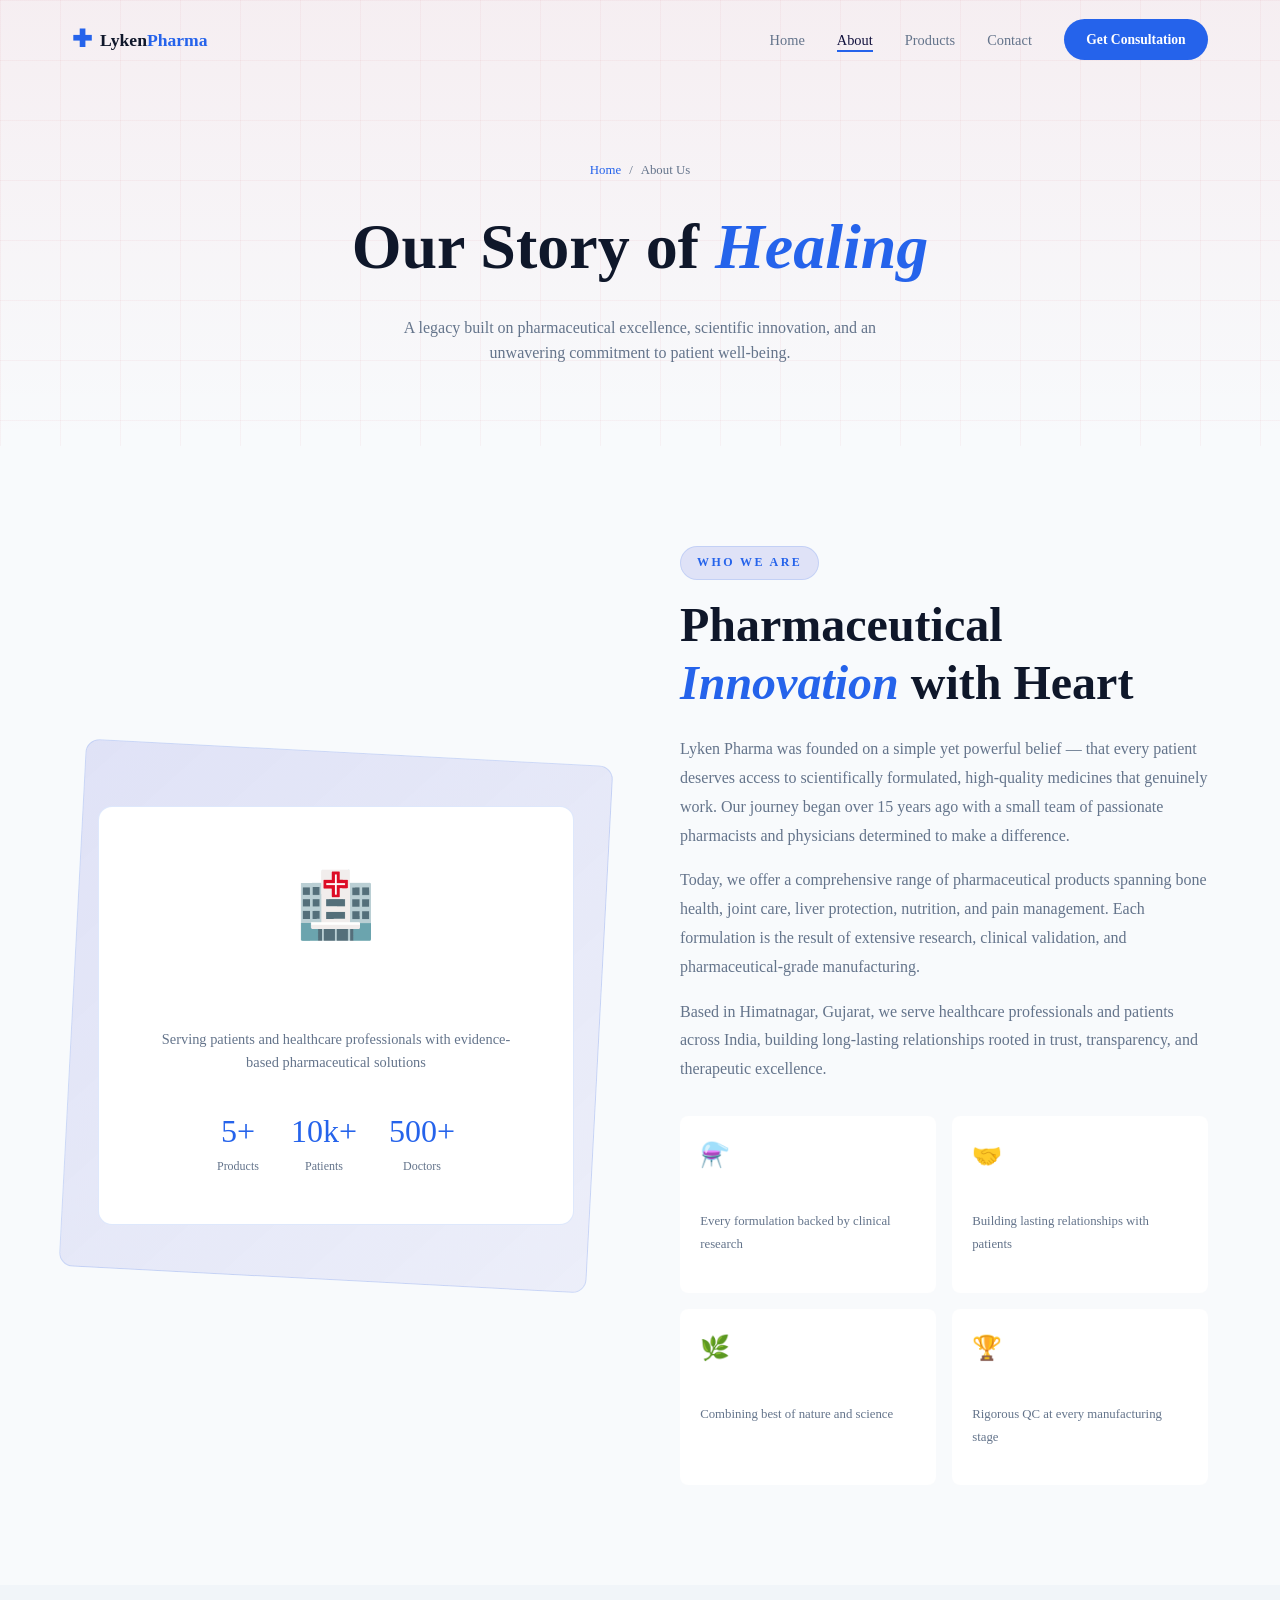
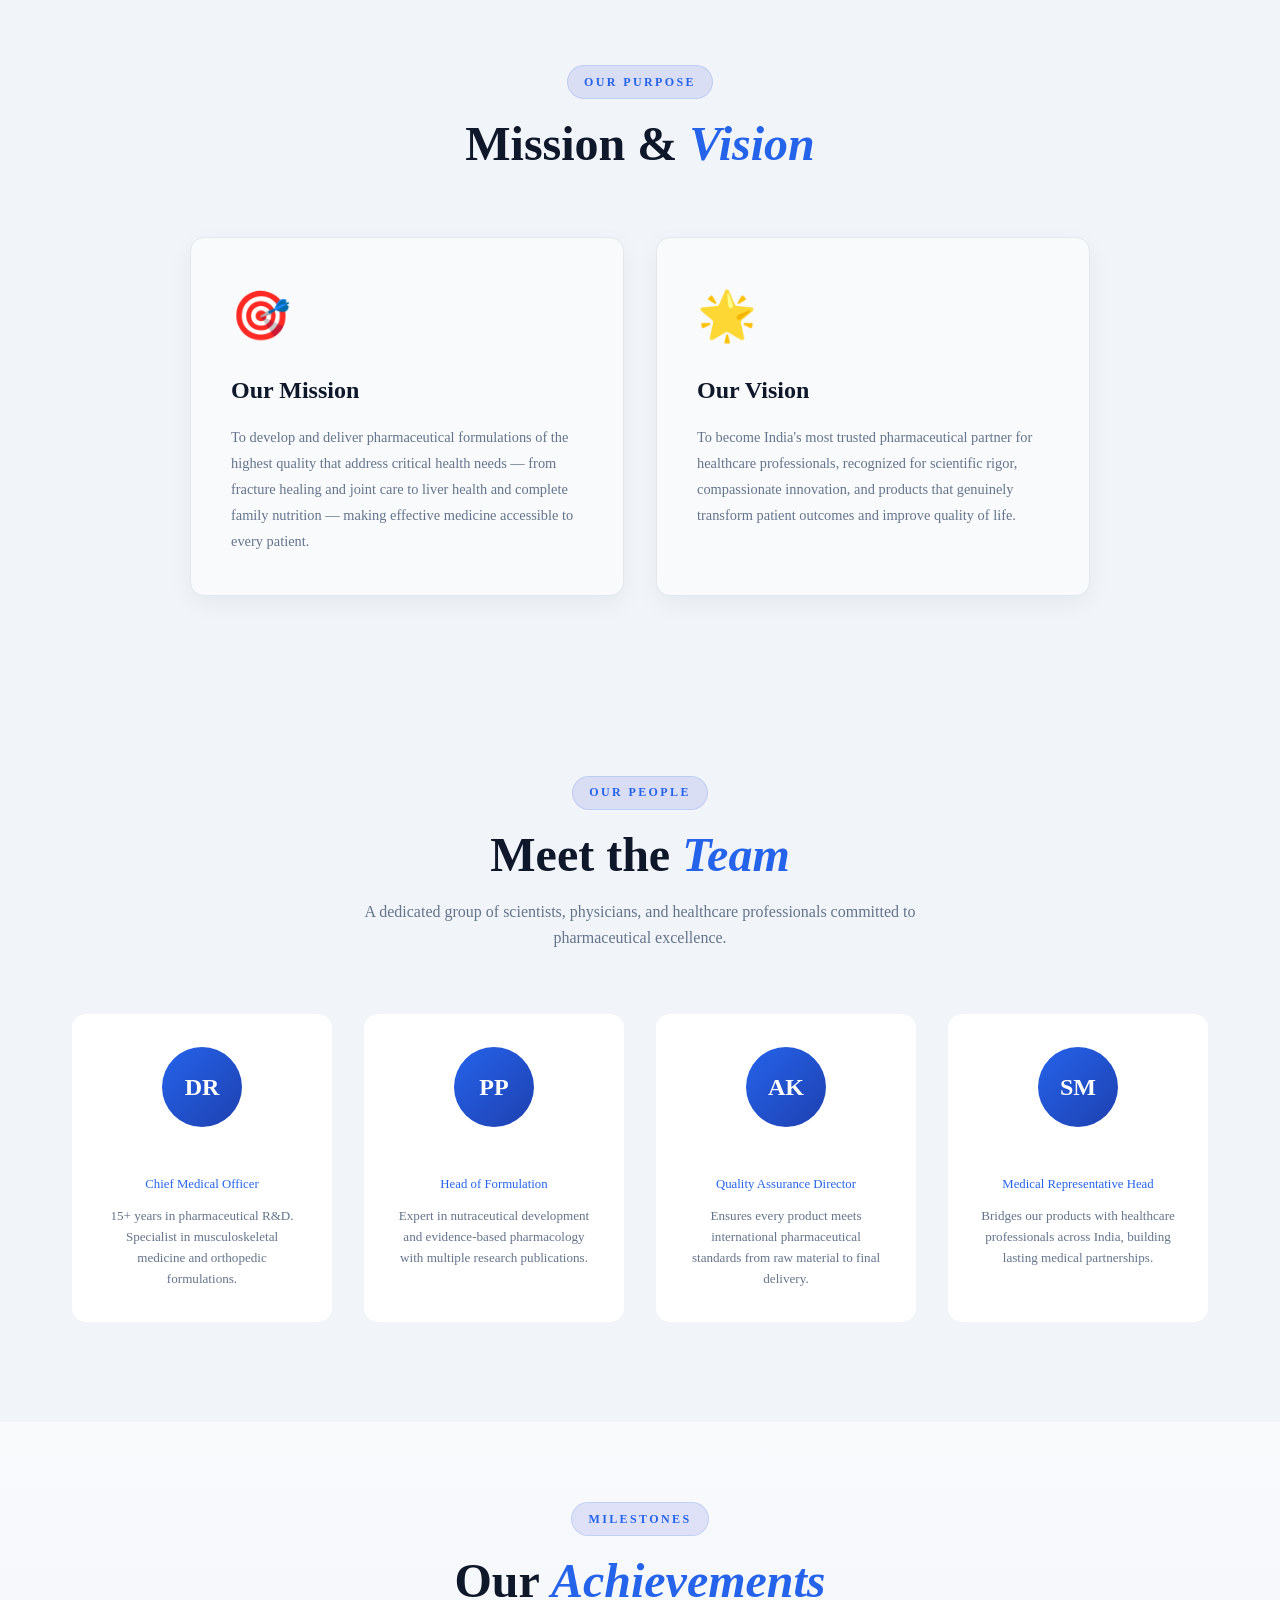
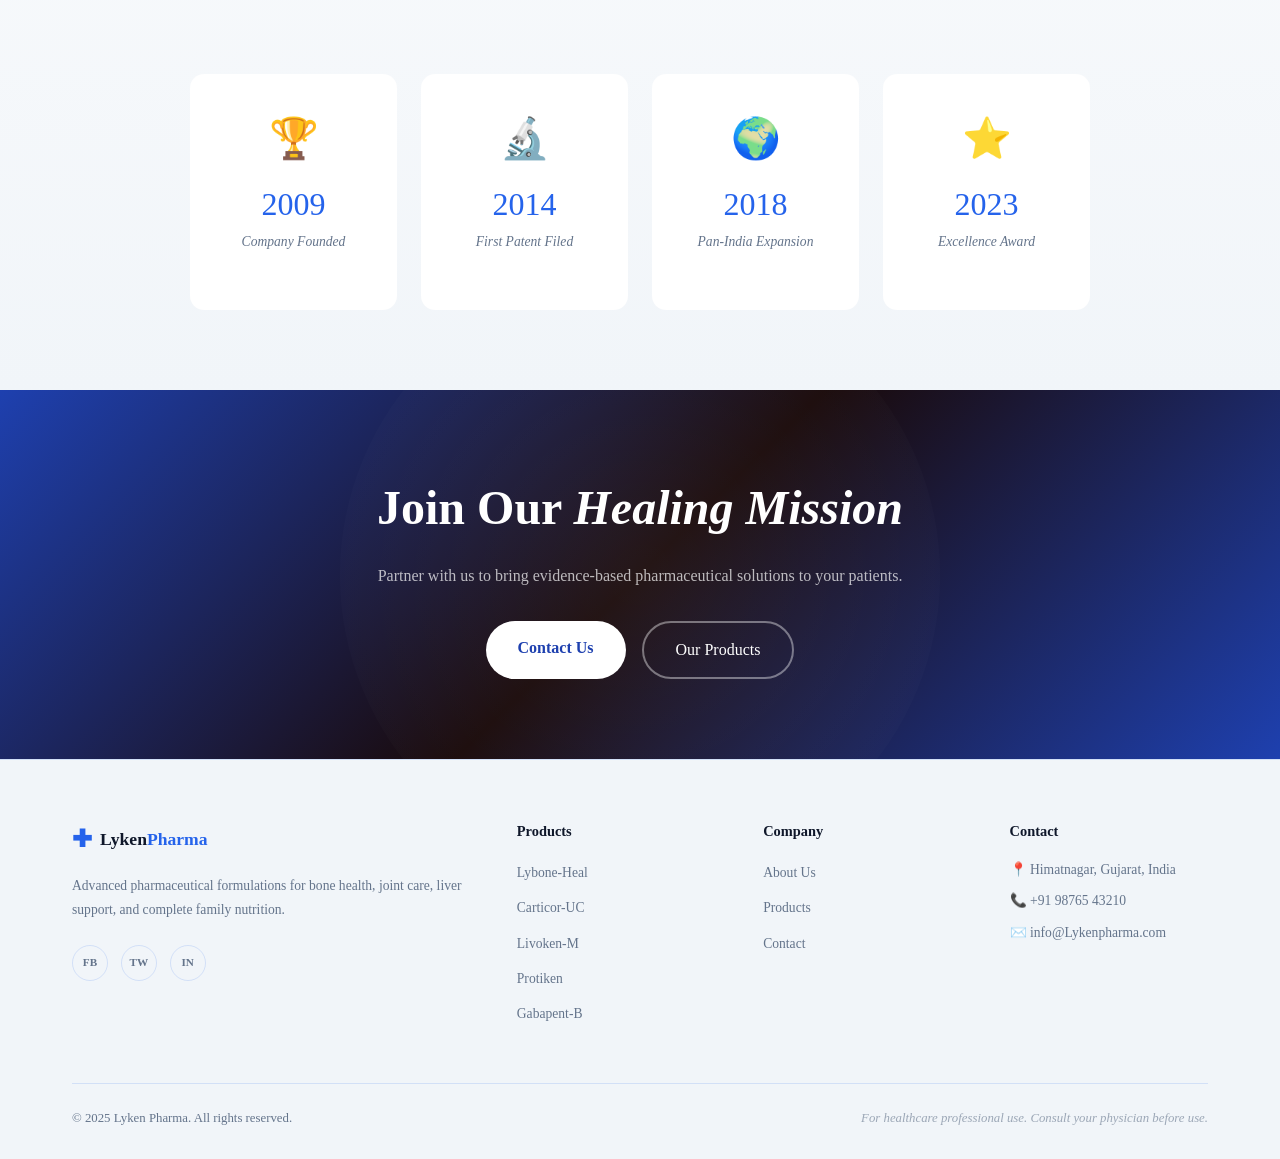
==== about.html @ a2a5358e "filed added added" ====
<!DOCTYPE html>
<html lang="en">
<head>
<meta charset="UTF-8">
<meta name="viewport" content="width=device-width, initial-scale=1.0">
<title>About Us - Lyken Pharma</title>
<link href="https://fonts.googleapis.com/css2?family=Cormorant+Garamond:ital,wght@0,300;0,400;0,600;1,300&family=DM+Sans:wght@300;400;500;600&family=Bebas+Neue&display=swap" rel="stylesheet">
<link rel="stylesheet" href="style.css">
</head>
<body>

<nav class="navbar" id="navbar">
  <div class="nav-container">
    <a href="index.html" class="logo">
      <span class="logo-cross">✚</span>
      <span class="logo-text">Lyken<span class="logo-accent">Pharma</span></span>
    </a>
    <ul class="nav-links" id="navLinks">
      <li><a href="index.html" class="nav-link">Home</a></li>
      <li><a href="about.html" class="nav-link active">About</a></li>
      <li><a href="services.html" class="nav-link">Products</a></li>
      <li><a href="contact.html" class="nav-link">Contact</a></li>
    </ul>
    <a href="contact.html" class="cta-btn">Get Consultation</a>
    <button class="hamburger" id="hamburger"><span></span><span></span><span></span></button>
  </div>
</nav>

<!-- Page Hero -->
<section class="page-hero">
  <div class="breadcrumb animate-in" style="--delay:0.1s">
    <a href="index.html">Home</a> <span>/</span> About Us
  </div>
  <h1 class="animate-in" style="--delay:0.2s">Our Story of <em>Healing</em></h1>
  <p class="animate-in" style="--delay:0.3s">A legacy built on pharmaceutical excellence, scientific innovation, and an unwavering commitment to patient well-being.</p>
</section>

<!-- About Story -->
<section class="about-story">
  <div class="container">
    <div class="about-grid">
      <div class="about-visual reveal-left">
        <div class="about-bg-card"></div>
        <div class="about-main-card">
          <div class="about-icon">🏥</div>
          <h3>15+ Years of Excellence</h3>
          <p>Serving patients and healthcare professionals with evidence-based pharmaceutical solutions</p>
          <div style="margin-top:2rem; display:flex; gap:2rem; justify-content:center;">
            <div style="text-align:center;">
              <div style="font-family:var(--font-display); font-size:2rem; color:var(--primary);">5+</div>
              <div style="font-size:0.75rem; color:var(--text-muted);">Products</div>
            </div>
            <div style="text-align:center;">
              <div style="font-family:var(--font-display); font-size:2rem; color:var(--primary);">10k+</div>
              <div style="font-size:0.75rem; color:var(--text-muted);">Patients</div>
            </div>
            <div style="text-align:center;">
              <div style="font-family:var(--font-display); font-size:2rem; color:var(--primary);">500+</div>
              <div style="font-size:0.75rem; color:var(--text-muted);">Doctors</div>
            </div>
          </div>
        </div>
      </div>
      <div class="about-text reveal-right">
        <span class="section-tag">Who We Are</span>
        <h2 class="section-title">Pharmaceutical <em>Innovation</em> with Heart</h2>
        <p>Lyken Pharma was founded on a simple yet powerful belief — that every patient deserves access to scientifically formulated, high-quality medicines that genuinely work. Our journey began over 15 years ago with a small team of passionate pharmacists and physicians determined to make a difference.</p>
        <p>Today, we offer a comprehensive range of pharmaceutical products spanning bone health, joint care, liver protection, nutrition, and pain management. Each formulation is the result of extensive research, clinical validation, and pharmaceutical-grade manufacturing.</p>
        <p>Based in Himatnagar, Gujarat, we serve healthcare professionals and patients across India, building long-lasting relationships rooted in trust, transparency, and therapeutic excellence.</p>
        <div class="values-grid" style="margin-top:2rem;">
          <div class="value-card reveal" style="--delay:0.1s">
            <div class="value-icon">⚗️</div>
            <h5>Science First</h5>
            <p>Every formulation backed by clinical research</p>
          </div>
          <div class="value-card reveal" style="--delay:0.2s">
            <div class="value-icon">🤝</div>
            <h5>Patient Trust</h5>
            <p>Building lasting relationships with patients</p>
          </div>
          <div class="value-card reveal" style="--delay:0.3s">
            <div class="value-icon">🌿</div>
            <h5>Natural + Pharma</h5>
            <p>Combining best of nature and science</p>
          </div>
          <div class="value-card reveal" style="--delay:0.4s">
            <div class="value-icon">🏆</div>
            <h5>Quality Assured</h5>
            <p>Rigorous QC at every manufacturing stage</p>
          </div>
        </div>
      </div>
    </div>
  </div>
</section>

<!-- Mission & Vision -->
<section class="section" style="background:var(--dark2); padding:80px 0;">
  <div class="container">
    <div class="section-header">
      <span class="section-tag">Our Purpose</span>
      <h2 class="section-title">Mission & <em>Vision</em></h2>
    </div>
    <div style="display:grid; grid-template-columns:1fr 1fr; gap:2rem; max-width:900px; margin:0 auto;">
      <div class="product-card reveal-left" style="padding:2.5rem;">
        <div style="font-size:3rem; margin-bottom:1rem;">🎯</div>
        <h3 style="font-family:var(--font-serif); font-size:1.5rem; color:var(--text); margin-bottom:1rem;">Our Mission</h3>
        <p style="color:var(--text-muted); line-height:1.8; font-size:0.9rem;">To develop and deliver pharmaceutical formulations of the highest quality that address critical health needs — from fracture healing and joint care to liver health and complete family nutrition — making effective medicine accessible to every patient.</p>
      </div>
      <div class="product-card reveal-right" style="padding:2.5rem;">
        <div style="font-size:3rem; margin-bottom:1rem;">🌟</div>
        <h3 style="font-family:var(--font-serif); font-size:1.5rem; color:var(--text); margin-bottom:1rem;">Our Vision</h3>
        <p style="color:var(--text-muted); line-height:1.8; font-size:0.9rem;">To become India's most trusted pharmaceutical partner for healthcare professionals, recognized for scientific rigor, compassionate innovation, and products that genuinely transform patient outcomes and improve quality of life.</p>
      </div>
    </div>
  </div>
</section>

<!-- Team -->
<section class="team-section">
  <div class="container">
    <div class="section-header">
      <span class="section-tag">Our People</span>
      <h2 class="section-title">Meet the <em>Team</em></h2>
      <p class="section-desc">A dedicated group of scientists, physicians, and healthcare professionals committed to pharmaceutical excellence.</p>
    </div>
    <div class="team-grid">
      <div class="team-card reveal">
        <div class="team-avatar">DR</div>
        <h4>Dr. Rajesh Sharma</h4>
        <div class="role">Chief Medical Officer</div>
        <p>15+ years in pharmaceutical R&D. Specialist in musculoskeletal medicine and orthopedic formulations.</p>
      </div>
      <div class="team-card reveal">
        <div class="team-avatar">PP</div>
        <h4>Dr. Priya Patel</h4>
        <div class="role">Head of Formulation</div>
        <p>Expert in nutraceutical development and evidence-based pharmacology with multiple research publications.</p>
      </div>
      <div class="team-card reveal">
        <div class="team-avatar">AK</div>
        <h4>Amit Kumar</h4>
        <div class="role">Quality Assurance Director</div>
        <p>Ensures every product meets international pharmaceutical standards from raw material to final delivery.</p>
      </div>
      <div class="team-card reveal">
        <div class="team-avatar">SM</div>
        <h4>Sunita Mehta</h4>
        <div class="role">Medical Representative Head</div>
        <p>Bridges our products with healthcare professionals across India, building lasting medical partnerships.</p>
      </div>
    </div>
  </div>
</section>

<!-- Achievements -->
<section class="section" style="padding:80px 0;">
  <div class="container">
    <div class="section-header">
      <span class="section-tag">Milestones</span>
      <h2 class="section-title">Our <em>Achievements</em></h2>
    </div>
    <div style="display:grid; grid-template-columns:repeat(auto-fit, minmax(200px, 1fr)); gap:1.5rem; max-width:900px; margin:0 auto;">
      <div class="testi-card reveal" style="text-align:center;">
        <div style="font-size:2.5rem; margin-bottom:0.5rem;">🏆</div>
        <div style="font-family:var(--font-display); font-size:2rem; color:var(--primary);">2009</div>
        <p style="font-size:0.85rem; color:var(--text-muted);">Company Founded</p>
      </div>
      <div class="testi-card reveal" style="text-align:center;">
        <div style="font-size:2.5rem; margin-bottom:0.5rem;">🔬</div>
        <div style="font-family:var(--font-display); font-size:2rem; color:var(--primary);">2014</div>
        <p style="font-size:0.85rem; color:var(--text-muted);">First Patent Filed</p>
      </div>
      <div class="testi-card reveal" style="text-align:center;">
        <div style="font-size:2.5rem; margin-bottom:0.5rem;">🌍</div>
        <div style="font-family:var(--font-display); font-size:2rem; color:var(--primary);">2018</div>
        <p style="font-size:0.85rem; color:var(--text-muted);">Pan-India Expansion</p>
      </div>
      <div class="testi-card reveal" style="text-align:center;">
        <div style="font-size:2.5rem; margin-bottom:0.5rem;">⭐</div>
        <div style="font-family:var(--font-display); font-size:2rem; color:var(--primary);">2023</div>
        <p style="font-size:0.85rem; color:var(--text-muted);">Excellence Award</p>
      </div>
    </div>
  </div>
</section>

<section class="cta-banner">
  <div class="cta-bg-orb"></div>
  <div class="container">
    <div class="cta-inner">
      <h2>Join Our <em>Healing Mission</em></h2>
      <p>Partner with us to bring evidence-based pharmaceutical solutions to your patients.</p>
      <div class="cta-btns">
        <a href="contact.html" class="btn-white">Contact Us</a>
        <a href="services.html" class="btn-ghost-white">Our Products</a>
      </div>
    </div>
  </div>
</section>

<footer class="footer">
  <div class="container">
    <div class="footer-grid">
      <div class="footer-brand">
        <div class="logo"><span class="logo-cross">✚</span><span class="logo-text">Lyken<span class="logo-accent">Pharma</span></span></div>
        <p>Advanced pharmaceutical formulations for bone health, joint care, liver support, and complete family nutrition.</p>
        <div class="social-links"><a href="#" class="social-link">FB</a><a href="#" class="social-link">TW</a><a href="#" class="social-link">IN</a></div>
      </div>
      <div class="footer-col"><h5>Products</h5><ul><li><a href="services.html#lybone">Lybone-Heal</a></li><li><a href="services.html#carticor">Carticor-UC</a></li><li><a href="services.html#livoken">Livoken-M</a></li><li><a href="services.html#protiken">Protiken</a></li><li><a href="services.html#gabapent">Gabapent-B</a></li></ul></div>
      <div class="footer-col"><h5>Company</h5><ul><li><a href="about.html">About Us</a></li><li><a href="services.html">Products</a></li><li><a href="contact.html">Contact</a></li></ul></div>
      <div class="footer-col"><h5>Contact</h5><ul class="contact-list"><li>📍 Himatnagar, Gujarat, India</li><li>📞 +91 98765 43210</li><li>✉️ info@Lykenpharma.com</li></ul></div>
    </div>
    <div class="footer-bottom"><p>© 2025 Lyken Pharma. All rights reserved.</p><p class="disclaimer">For healthcare professional use. Consult your physician before use.</p></div>
  </div>
</footer>

<script src="main.js"></script>
</body>
</html>
---- style.css ----
:root {
  /* ===== PRIMARY (Trust Blue) ===== */
  --primary: #2563EB;
  --primary-dark: #1E40AF;
  --primary-light: #60A5FA;

  /* ===== SECONDARY (Health Green) ===== */
  --accent: #22C55E;

  /* ===== BACKGROUND (Clean Medical) ===== */
  --dark: #F8FAFC;
  --dark2: #F1F5F9;
  --dark3: #FFFFFF;
  --dark4: #E2E8F0;

  /* ===== TEXT ===== */
  --text: #0F172A;
  --text-muted: #64748B;
  --text-muted2: #11113d;

  /* ===== LIGHT ===== */
  --light: #FFFFFF;
  --lighter: #FFFFFF;

  /* ===== BORDER & EFFECT ===== */
  --border: rgba(37, 99, 235, 0.15);
  --glow: rgba(37, 99, 235, 0.1);

  /* ===== UI ===== */
  --radius: 14px;
  --radius-sm: 8px;
  --shadow: 0 10px 30px rgba(0,0,0,0.05);
  --transition: all 0.3s ease;
}

/* ===== Reset & Base ===== */
*, *::before, *::after { box-sizing: border-box; margin: 0; padding: 0; }
html { scroll-behavior: smooth; }
body {
  font-family: var(--font-body);
  background: var(--dark);
  color: var(--text);
  overflow-x: hidden;
  line-height: 1.6;
}
a { text-decoration: none; color: inherit; }
ul { list-style: none; }
img { max-width: 100%; display: block; }

/* ===== Scrollbar ===== */
::-webkit-scrollbar { width: 4px; }
::-webkit-scrollbar-track { background: var(--dark2); }
::-webkit-scrollbar-thumb { background: var(--primary); border-radius: 2px; }

/* ===== Utility ===== */
.container { max-width: 1200px; margin: 0 auto; padding: 0 2rem; }
.section { padding: 100px 0; background: linear-gradient(to bottom, #F8FAFC, #F1F5F9);}
.section-header { text-align: center; margin-bottom: 4rem; }
.section-tag {
  display: inline-block;
  background: rgba(16 22 200 / 10%);
  border: 1px solid var(--border);
  color: var(--primary);
  font-size: 0.75rem;
  font-weight: 600;
  letter-spacing: 0.2em;
  text-transform: uppercase;
  padding: 0.4rem 1rem;
  border-radius: 50px;
  margin-bottom: 1rem;
}
.section-title {
  font-family: var(--font-serif);
  font-size: clamp(2rem, 4vw, 3rem);
  font-weight: 600;
  color: var(--text);
  line-height: 1.2;
}
.section-title em { color: var(--primary); font-style: italic; }
.section-desc { color: var(--text-muted); max-width: 560px; margin: 1rem auto 0; }

/* ===== Navbar ===== */
.navbar {
  position: fixed; top: 0; left: 0; right: 0; z-index: 1000;
  padding: 1.2rem 0;
  transition: var(--transition);
}
.navbar.scrolled {
  background: rgba(255,255,255,0.9);
  backdrop-filter: blur(10px);
  border-bottom: 1px solid var(--border);
  padding: 0.8rem 0;
}
.nav-container {
  max-width: 1200px; margin: 0 auto; padding: 0 2rem;
  display: flex; align-items: center; gap: 2rem;
}
.logo {
  display: flex; align-items: center; gap: 0.5rem;
  font-family: var(--font-body); font-weight: 600;
}
.logo-cross { color: var(--primary); font-size: 1.5rem; animation: pulse 2s infinite; }
.logo-text { font-size: 1.1rem; color: var(--text); }
.logo-accent { color: var(--primary); }
.nav-links {
  display: flex; gap: 2rem; margin-left: auto;
}
.nav-link {
  font-size: 0.9rem; font-weight: 500; color: var(--text-muted);
  position: relative; padding-bottom: 4px; transition: color 0.3s;
}
.nav-link::after {
  content: ''; position: absolute; bottom: 0; left: 0;
  width: 0; height: 2px; background: var(--primary);
  transition: width 0.3s ease;
}
.nav-link:hover, .nav-link.active { color: var(--text-muted2); transition: var(--transition); }
.nav-link:hover::after, .nav-link.active::after { width: 100%; }
.cta-btn {
  background: var(--primary); color: white;
  padding: 0.6rem 1.4rem; border-radius: 50px;
  font-size: 0.85rem; font-weight: 600;
  transition: var(--transition);
  white-space: nowrap;
}
.cta-btn:hover { background: var(--primary-dark); transform: translateY(-2px); box-shadow: 0 8px 25px rgba(22, 16, 200, 0.4); }
.hamburger { display: none; flex-direction: column; gap: 5px; background: none; border: none; cursor: pointer; padding: 4px; }
.hamburger span { display: block; width: 24px; height: 2px; background: var(--text); transition: var(--transition); border-radius: 2px; }

/* ===== Hero ===== */
.hero {
  min-height: 100vh; display: flex; align-items: center;
  position: relative; overflow: hidden;
  padding: 120px 2rem 60px;
  background: linear-gradient(135deg, #F8FAFC 0%, #E0F2FE 100%);
}
.hero-bg {
  position: absolute; inset: 0; pointer-events: none;
}
.hero-orb {
  position: absolute; border-radius: 50%;
  filter: blur(80px); opacity: 0.15;
}
.orb1 {
  width: 600px; height: 600px;
  background: radial-gradient(circle, var(--primary), transparent);
  top: -200px; right: -100px;
  animation: orbFloat 8s ease-in-out infinite;
}
.orb2 {
  width: 400px; height: 400px;
  background: radial-gradient(circle, #8B0000, transparent);
  bottom: 0; left: -100px;
  animation: orbFloat 10s ease-in-out infinite reverse;
}
.orb3 {
  width: 300px; height: 300px;
  background: radial-gradient(circle, var(--accent), transparent);
  top: 40%; left: 40%;
  animation: orbFloat 12s ease-in-out infinite;
  opacity: 0.08;
}
.grid-lines {
  position: absolute; inset: 0;
  background-image: 
    linear-gradient(rgba(200,16,46,0.04) 1px, transparent 1px),
    linear-gradient(90deg, rgba(200,16,46,0.04) 1px, transparent 1px);
  background-size: 60px 60px;
}
.hero-content {
  max-width: 620px; position: relative; z-index: 2;
}
.hero-badge {
  display: inline-flex; align-items: center; gap: 0.5rem;
  background: rgba(37, 99, 235, 0.1);
  border: 1px solid rgba(37, 99, 235, 0.2);
  color: var(--primary);
  /* background: rgba(200,16,46,0.1); */
  /* border: 1px solid rgba(200,16,46,0.3); */
  color: var(--primary); padding: 0.4rem 1rem; border-radius: 50px;
  font-size: 0.8rem; font-weight: 500; margin-bottom: 1.5rem;
}
.badge-dot {
  width: 6px; height: 6px; background: var(--primary); border-radius: 50%;
  animation: blink 1.5s infinite;
}
.hero-title {
  font-family: var(--font-serif);
  font-size: clamp(3rem, 6vw, 5.5rem);
  line-height: 1.05;
  font-weight: 600;
  color: var(--text);
  margin-bottom: 1.5rem;
}
.title-line { display: block; }
.accent-text { color: var(--primary); font-style: italic; }
.hero-subtitle {
  color: var(--text-muted); font-size: 1.05rem;
  max-width: 500px; margin-bottom: 2.5rem; line-height: 1.8;
}
.hero-actions { display: flex; gap: 1rem; align-items: center; flex-wrap: wrap; margin-bottom: 3rem; }
.btn-primary {
  display: inline-flex; align-items: center; gap: 0.5rem;
  background: var(--primary); color: white;
  padding: 0.9rem 2rem; border-radius: 50px;
  font-weight: 600; font-size: 0.95rem;
  transition: var(--transition); position: relative; overflow: hidden;
}
.btn-primary::before {
  content: ''; position: absolute; inset: 0;
  background: linear-gradient(45deg, transparent, rgba(255,255,255,0.1), transparent);
  transform: translateX(-100%); transition: transform 0.5s;
}
.btn-primary:hover { background: var(--primary-dark); transform: translateY(-3px); box-shadow: 0 15px 40px rgba(16, 53, 200, 0.4); }
.btn-primary:hover::before { transform: translateX(100%); }
.btn-ghost {
  display: inline-flex; align-items: center; gap: 0.5rem;
  border: 1.5px solid rgba(245,240,235,0.3); color: var(--text);
  padding: 0.9rem 2rem; border-radius: 50px;
  font-weight: 500; font-size: 0.95rem; transition: var(--transition);
}
.btn-ghost:hover { border-color: var(--primary); color: var(--primary); transform: translateY(-3px); }
.hero-stats {
  display: flex; gap: 2rem; align-items: center; flex-wrap: wrap;
}
.stat-item { text-align: center; }
.stat-num {
  font-family: var(--font-display);
  font-size: 2.5rem; color: var(--text); line-height: 1;
}
.stat-plus { font-size: 1.5rem; color: var(--primary); font-weight: 700; }
.stat-label { display: block; font-size: 0.75rem; color: var(--text-muted); margin-top: 0.2rem; text-transform: uppercase; letter-spacing: 0.1em; }
.stat-divider { width: 1px; height: 40px; background: var(--border); }
.hero-visual {
  position: absolute; right: 5%; top: 50%; transform: translateY(-50%);
  width: 400px; height: 400px; display: flex; align-items: center; justify-content: center;
}
.pill-float {
  position: absolute; z-index: 3;
  animation: floatPill 4s ease-in-out infinite;
}
.pill-inner {
  display: flex; align-items: center; gap: 0.5rem;
  background: rgba(26,26,26,0.9); border: 1px solid var(--border);
  backdrop-filter: blur(10px);
  padding: 0.6rem 1rem; border-radius: 50px;
  font-size: 0.8rem; font-weight: 500; color: var(--light);
  white-space: nowrap;
  box-shadow: 0 8px 30px rgba(0,0,0,0.3);
}
.pill1 { top: 5%; left: 0; animation-delay: 0s; }
.pill2 { top: 20%; right: -10%; animation-delay: 1s; }
.pill3 { bottom: 20%; right: -5%; animation-delay: 2s; }
.pill4 { bottom: 5%; left: 5%; animation-delay: 0.5s; }
.center-emblem {
  position: relative; display: flex; align-items: center; justify-content: center;
}
.emblem-ring {
  position: absolute; border-radius: 50%; border: 1px solid var(--border);
}
.r1 { width: 200px; height: 200px; animation: spinSlow 20s linear infinite; }
.r2 { width: 280px; height: 280px; animation: spinSlow 30s linear infinite reverse; border-style: dashed; }
.r3 { width: 360px; height: 360px; animation: spinSlow 40s linear infinite; opacity: 0.3; }
.emblem-core {
  width: 100px; height: 100px; border-radius: 50%;
  background: radial-gradient(circle, var(--primary) 0%, var(--primary-dark) 100%);
  display: flex; align-items: center; justify-content: center;
  box-shadow: 0 0 60px rgba(37, 100, 235, 0.397);
}
.emblem-cross { font-size: 2.5rem; color: white; }
.scroll-indicator {
  position: absolute; bottom: 2rem; left: 50%; transform: translateX(-50%);
  display: flex; flex-direction: column; align-items: center; gap: 0.5rem;
  font-size: 0.75rem; color: var(--text-muted); letter-spacing: 0.2em;
  text-transform: uppercase;
}
.scroll-line {
  width: 1px; height: 50px; background: linear-gradient(to bottom, var(--primary), transparent);
  animation: scrollPulse 2s ease-in-out infinite;
}

/* ===== Product Cards ===== */
.product-grid {
  display: grid; grid-template-columns: repeat(auto-fit, minmax(220px, 1fr));
  gap: 1.5rem;
}
.product-card {
  position: relative; overflow: hidden;
  background: var(--dark); border: 1px solid #E2E8F0; 
  box-shadow: 0 8px 25px rgba(0,0,0,0.05);
  border-radius: var(--radius); padding: 1.8rem;
  transition: var(--transition); cursor: pointer;
}
.product-card:hover {
  border-color: var(--primary);
  box-shadow: 0 15px 40px rgba(37, 99, 235, 0.15);
  transform: translateY(-8px);
  border-color: var(--border);
  /* box-shadow: 0 20px 60px rgba(200,16,46,0.15);   */
}
.product-card.featured {
 background: linear-gradient(135deg, #ffffff, #EFF6FF);
  border-color: rgba(37, 99, 235, 0.3);
}
.card-glow {
  position: absolute; top: -50%; left: -50%; width: 200%; height: 200%;
  background: radial-gradient(circle, rgba(16 27 200 / 5%), transparent 60%);
  opacity: 0; transition: opacity 0.4s; pointer-events: none;
}
.product-card:hover .card-glow { opacity: 1; }
.featured-badge {
  position: absolute; top: 1rem; right: 1rem;
  background: linear-gradient(135deg, #2563EB, #60A5FA); color: white;
  font-size: 0.7rem; font-weight: 600; padding: 0.2rem 0.7rem;
  border-radius: 50px; letter-spacing: 0.05em;
}
.card-icon-wrap {
  width: 56px; height: 56px; border-radius: var(--radius-sm);
   background: rgba(37, 99, 235, 0.08);
  border: 1px solid rgba(37, 99, 235, 0.2);
  display: flex; align-items: center; justify-content: center;
  margin-bottom: 1rem; transition: var(--transition);
}
.product-card:hover .card-icon-wrap { background: rgba(34, 197, 94, 0.15); transform: scale(1.1); }
.card-emoji { font-size: 1.5rem; }
.card-tag { font-size: 0.7rem; color: var(--primary); text-transform: uppercase; letter-spacing: 0.15em; font-weight: 600; margin-bottom: 0.5rem; }
.card-title { font-family: var(--font-serif); font-size: 1.4rem; font-weight: 600; color: var(--text); margin-bottom: 0.7rem; }
.card-desc { font-size: 0.82rem; color: var(--text-muted); line-height: 1.6; margin-bottom: 1rem; }
.card-ingredients { display: flex; flex-wrap: wrap; gap: 0.4rem; margin-bottom: 1.2rem; }
.ingredient-tag {
  background: rgba(255,255,255,0.05); border: 1px solid rgba(255,255,255,0.1);
  padding: 0.2rem 0.6rem; border-radius: 50px; font-size: 0.7rem; color: var(--text-muted);
}
.card-link {
  display: inline-flex; align-items: center; gap: 0.4rem;
  color: var(--primary); font-size: 0.85rem; font-weight: 600;
  transition: gap 0.3s;
}
.card-link:hover { gap: 0.8rem; }
.center-cta { text-align: center; margin-top: 3rem; }

/* ===== Why Us ===== */
.why-us { background: #F1F5F9; }
.why-inner {
  display: grid; grid-template-columns: 1fr 1fr; gap: 5rem; align-items: center;
}
.why-left p { color: var(--text-muted); line-height: 1.8; }
.feature-item {
  display: flex; gap: 1.2rem; align-items: flex-start;
  padding: 1.2rem; border-radius: var(--radius);
  transition: var(--transition); margin-bottom: 0.5rem;
}
.feature-item:hover { background: rgba(37, 99, 235, 0.05); transform: translateX(5px); }
.feature-icon { font-size: 1.8rem; flex-shrink: 0; }
.feature-item h4 { color: var(--text); font-weight: 600; margin-bottom: 0.3rem; }
.feature-item p { font-size: 0.85rem; color: var(--text-muted); line-height: 1.6; }

/* ===== Testimonials ===== */
.testi-grid { display: grid; grid-template-columns: repeat(auto-fit, minmax(280px, 1fr)); gap: 1.5rem; }
.testi-card {
  background: var(--dark3); border: 1px solid rgba(255,255,255,0.06);
  border-radius: var(--radius); padding: 2rem;
  transition: var(--transition);
}
.testi-card:hover { transform: translateY(-5px); border-color: var(--border); }
.stars { color: var(--accent); font-size: 1.1rem; margin-bottom: 1rem; }
.testi-card p { color: var(--text-muted); font-style: italic; line-height: 1.7; margin-bottom: 1.5rem; }
.testi-author { display: flex; align-items: center; gap: 1rem; }
.author-avatar {
  width: 40px; height: 40px; border-radius: 50%;
  background: linear-gradient(135deg, var(--primary), var(--primary-dark));
  display: flex; align-items: center; justify-content: center;
  font-size: 0.75rem; font-weight: 700; color: white; flex-shrink: 0;
}
.testi-author strong { display: block; color: var(--light); font-size: 0.9rem; }
.testi-author span { font-size: 0.75rem; color: var(--text-muted); }

/* ===== CTA Banner ===== */
.cta-banner {
  background: linear-gradient(135deg, var(--primary-dark) 0%, #1a0a0a 50%, var(--primary-dark) 100%);
  position: relative; overflow: hidden; padding: 80px 0;
}
.cta-bg-orb {
  position: absolute; width: 600px; height: 600px; border-radius: 50%;
  background: radial-gradient(circle, rgba(255,255,255,0.05), transparent);
  top: 50%; left: 50%; transform: translate(-50%, -50%);
}
.cta-inner { text-align: center; position: relative; z-index: 2; }
.cta-inner h2 { font-family: var(--font-serif); font-size: clamp(2rem, 4vw, 3rem); font-weight: 600; color: white; margin-bottom: 1rem; }
.cta-inner h2 em { font-style: italic; }
.cta-inner p { color: rgba(255,255,255,0.7); margin-bottom: 2rem; }
.cta-btns { display: flex; gap: 1rem; justify-content: center; flex-wrap: wrap; }
.btn-white {
  background: white; color: var(--primary-dark);
  padding: 0.9rem 2rem; border-radius: 50px; font-weight: 700;
  transition: var(--transition);
}
.btn-white:hover { transform: translateY(-3px); box-shadow: 0 15px 40px rgba(0,0,0,0.3); }
.btn-ghost-white {
  border: 2px solid rgba(255,255,255,0.4); color: white;
  padding: 0.9rem 2rem; border-radius: 50px; font-weight: 500;
  transition: var(--transition);
}
.btn-ghost-white:hover { border-color: white; transform: translateY(-3px); }

/* ===== Footer ===== */
.footer { background: var(--dark2); border-top: 1px solid var(--border); padding: 60px 0 30px; }
.footer-grid { display: grid; grid-template-columns: 2fr 1fr 1fr 1fr; gap: 3rem; margin-bottom: 3rem; }
.footer-brand p { color: var(--text-muted); font-size: 0.85rem; margin: 1rem 0 1.5rem; line-height: 1.7; }
.social-links { display: flex; gap: 0.8rem; }
.social-link {
  width: 36px; height: 36px; border-radius: 50%;
  border: 1px solid var(--border); display: flex; align-items: center; justify-content: center;
  font-size: 0.7rem; font-weight: 700; color: var(--text-muted);
  transition: var(--transition);
}
.social-link:hover { background: var(--primary); border-color: var(--primary); color: white; }
.footer-col h5 { color: var(--text); font-weight: 600; margin-bottom: 1rem; font-size: 0.9rem; }
.footer-col ul li { margin-bottom: 0.6rem; }
.footer-col ul a { color: var(--text-muted); font-size: 0.85rem; transition: color 0.3s; }
.footer-col ul a:hover { color: var(--primary); }
.contact-list li { color: var(--text-muted); font-size: 0.85rem; }
.footer-bottom {
  border-top: 1px solid var(--border); padding-top: 1.5rem;
  display: flex; justify-content: space-between; align-items: center; flex-wrap: gap;
  gap: 1rem;
}
.footer-bottom p { font-size: 0.8rem; color: var(--text-muted); }
.disclaimer { font-style: italic; opacity: 0.6; }

/* ===== Page Hero (Inner Pages) ===== */
.page-hero {
  padding: 160px 2rem 80px;
  background: linear-gradient(to bottom, rgba(200,16,46,0.05), transparent);
  text-align: center; position: relative; overflow: hidden;
}
.page-hero::before {
  content: ''; position: absolute; inset: 0;
  background-image: 
    linear-gradient(rgba(200,16,46,0.04) 1px, transparent 1px),
    linear-gradient(90deg, rgba(200,16,46,0.04) 1px, transparent 1px);
  background-size: 60px 60px;
  pointer-events: none;
}
.page-hero h1 { font-family: var(--font-serif); font-size: clamp(2.5rem, 5vw, 4rem); font-weight: 600; color: var(--text); }
.page-hero h1 em { color: var(--primary); font-style: italic; }
.page-hero p { color: var(--text-muted); max-width: 500px; margin: 1rem auto 0; }
.breadcrumb {
  display: flex; justify-content: center; gap: 0.5rem;
  font-size: 0.8rem; color: var(--text-muted);
  margin-bottom: 1rem;
}
.breadcrumb a { color: var(--primary); }

/* ===== About Page ===== */
.about-story { padding: 100px 0; }
.about-grid { display: grid; grid-template-columns: 1fr 1fr; gap: 5rem; align-items: center; }
.about-visual {
  position: relative; aspect-ratio: 1;
  display: flex; align-items: center; justify-content: center;
}
.about-bg-card {
  position: absolute; inset: 0;
  background: linear-gradient(135deg, rgba(16 22 200 / 10%), rgba(16 22 200 / 5%));
  border: 1px solid var(--border); border-radius: var(--radius);
  transform: rotate(3deg);
}
.about-main-card {
  position: relative; z-index: 2;
  background: var(--dark3); border: 1px solid var(--border);
  border-radius: var(--radius); padding: 3rem;
  text-align: center; width: 90%;
}
.about-icon { font-size: 4rem; margin-bottom: 1rem; }
.about-main-card h3 { font-family: var(--font-serif); font-size: 1.8rem; color: var(--light); margin-bottom: 0.5rem; }
.about-main-card p { color: var(--text-muted); font-size: 0.9rem; }
.about-text .section-tag { display: inline-block; margin-bottom: 1rem; }
.about-text .section-title { text-align: left; margin-bottom: 1.5rem; }
.about-text p { color: var(--text-muted); line-height: 1.8; margin-bottom: 1rem; }
.values-grid { display: grid; grid-template-columns: 1fr 1fr; gap: 1rem; margin-top: 2rem; }
.value-card {
  background: var(--dark3); border: 1px solid rgba(255,255,255,0.05);
  border-radius: var(--radius-sm); padding: 1.2rem;
  transition: var(--transition);
}
.value-card:hover { border-color: var(--border); transform: translateY(-3px); }
.value-card .value-icon { font-size: 1.5rem; margin-bottom: 0.5rem; }
.value-card h5 { color: var(--light); font-weight: 600; margin-bottom: 0.3rem; font-size: 0.9rem; }
.value-card p { font-size: 0.8rem; color: var(--text-muted); }
.team-section { background: var(--dark2); padding: 100px 0; }
.team-grid { display: grid; grid-template-columns: repeat(auto-fit, minmax(240px, 1fr)); gap: 2rem; }
.team-card {
  background: var(--dark3); border: 1px solid rgba(255,255,255,0.06);
  border-radius: var(--radius); padding: 2rem; text-align: center;
  transition: var(--transition);
}
.team-card:hover { transform: translateY(-8px); border-color: var(--border); }
.team-avatar {
  width: 80px; height: 80px; border-radius: 50%; margin: 0 auto 1rem;
  background: linear-gradient(135deg, var(--primary), var(--primary-dark));
  display: flex; align-items: center; justify-content: center;
  font-size: 1.5rem; font-weight: 700; color: white;
}
.team-card h4 { color: var(--light); font-weight: 600; margin-bottom: 0.3rem; }
.team-card .role { color: var(--primary); font-size: 0.8rem; font-weight: 500; margin-bottom: 0.7rem; }
.team-card p { font-size: 0.82rem; color: var(--text-muted); }

/* ===== Services/Products Page ===== */
.products-full { padding: 80px 0 100px; }
.filter-tabs {
  display: flex; gap: 0.8rem; justify-content: center; flex-wrap: wrap; margin-bottom: 3rem;
}
.filter-tab {
  padding: 0.5rem 1.4rem; border-radius: 50px;
  border: 1px solid rgba(255,255,255,0.1); background: transparent;
  color: var(--text-muted); font-size: 0.85rem; cursor: pointer;
  transition: var(--transition); font-family: var(--font-body);
}
.filter-tab:hover, .filter-tab.active {
  background: var(--primary); border-color: var(--primary); color: white;
}
.product-full-grid { display: grid; gap: 3rem; }
.product-detail-card {
  background: var(--dark3); border: 1px solid rgba(255,255,255,0.06);
  border-radius: var(--radius); overflow: hidden;
  display: grid; grid-template-columns: 1fr 2fr;
  transition: var(--transition);
}
.product-detail-card:hover { border-color: var(--border); box-shadow: 0 20px 60px rgba(16, 31, 200, 0.1); }
.product-card-left {
  background: linear-gradient(135deg, rgba(16 22 200 / 10%), rgba(16 22 200 / 2%));
  padding: 3rem 2rem; display: flex; flex-direction: column; align-items: center; justify-content: center;
  text-align: center; border-right: 1px solid var(--border);
}
.product-big-icon { font-size: 5rem; margin-bottom: 1rem; }
.product-card-left h3 { font-family: var(--font-serif); font-size: 2rem; color: var(--text); margin-bottom: 0.5rem; }
.product-type-badge {
  background: var(--primary); color: white;
  font-size: 0.7rem; font-weight: 600; padding: 0.3rem 0.8rem;
  border-radius: 50px; margin-top: 0.5rem;
}
.product-card-right { padding: 2.5rem; }
.product-tagline { color: var(--primary); font-size: 0.85rem; font-weight: 600; text-transform: uppercase; letter-spacing: 0.1em; margin-bottom: 1rem; }
.product-desc { color: var(--text-muted); line-height: 1.8; margin-bottom: 1.5rem; }
.ingredients-section h5 { color: var(--light); font-weight: 600; margin-bottom: 0.8rem; font-size: 0.9rem; }
.ingredients-list { display: flex; flex-wrap: wrap; gap: 0.5rem; margin-bottom: 1.5rem; }
.ing-badge {
  background: rgba(16 22 200 / 10%); border: 1px solid var(--border);
  color: var(--text); font-size: 0.78rem; padding: 0.3rem 0.8rem; border-radius: 50px;
}
.benefits-section h5 { color: var(--light); font-weight: 600; margin-bottom: 0.8rem; font-size: 0.9rem; }
.benefits-list { list-style: none; }
.benefits-list li {
  display: flex; gap: 0.7rem; align-items: flex-start;
  color: var(--text-muted); font-size: 0.85rem; margin-bottom: 0.4rem;
}
.benefits-list li::before { content: '→'; color: var(--primary); flex-shrink: 0; font-weight: 700; }
.indications { margin-top: 1.5rem; }
.indications h5 { color: var(--light); font-weight: 600; margin-bottom: 0.8rem; font-size: 0.9rem; }
.indication-tags { display: flex; flex-wrap: wrap; gap: 0.5rem; }
.ind-tag {
  background: rgba(16 22 200 / 10%); border: 1px solid rgba(212,175,55,0.3);
  color: var(--text); font-size: 0.72rem; padding: 0.25rem 0.7rem; border-radius: 50px;
}

/* ===== Contact Page ===== */
.contact-section { padding: 80px 0 100px; }
.contact-grid { display: grid; grid-template-columns: 1fr 1.5fr; gap: 4rem; }
.contact-info h3 { font-family: var(--font-serif); font-size: 2rem; color: var(--light); margin-bottom: 1rem; }
.contact-info p { color: var(--text-muted); line-height: 1.8; margin-bottom: 2rem; }
.contact-item {
  display: flex; gap: 1rem; align-items: flex-start;
  padding: 1.2rem; background: var(--dark3); border: 1px solid rgba(255,255,255,0.06);
  border-radius: var(--radius-sm); margin-bottom: 1rem; transition: var(--transition);
}
.contact-item:hover { border-color: var(--border); transform: translateX(5px); }
.contact-icon {
  width: 44px; height: 44px; border-radius: var(--radius-sm);
  background: rgba(16 22 200 / 10%); border: 1px solid var(--border);
  display: flex; align-items: center; justify-content: center;
  font-size: 1.1rem; flex-shrink: 0;
}
.contact-item h5 { color: var(--light); font-weight: 600; margin-bottom: 0.2rem; font-size: 0.9rem; }
.contact-item p { color: var(--text-muted); font-size: 0.85rem; }
.contact-form {
  background: var(--dark3); border: 1px solid rgba(255,255,255,0.06);
  border-radius: var(--radius); padding: 2.5rem;
}
.contact-form h3 { font-family: var(--font-serif); font-size: 1.8rem; color: var(--light); margin-bottom: 2rem; }
.form-row { display: grid; grid-template-columns: 1fr 1fr; gap: 1rem; margin-bottom: 1rem; }
.form-group { margin-bottom: 1rem; }
.form-group label { display: block; font-size: 0.82rem; color: var(--text-muted); margin-bottom: 0.4rem; font-weight: 500; }
.form-group input, .form-group textarea, .form-group select {
  width: 100%; background: rgba(255,255,255,0.04); border: 1px solid rgba(0, 0, 0, 0.075);
  border-radius: var(--radius-sm); padding: 0.8rem 1rem;
  color: var(--text); font-family: var(--font-body); font-size: 0.9rem;
  transition: border-color 0.3s; outline: none;
}
.form-group input:focus, .form-group textarea:focus, .form-group select:focus {
  border-color: var(--primary);
}
.form-group textarea { resize: vertical; min-height: 120px; }
.form-group select option { background: var(--dark3); }
.submit-btn {
  width: 100%; background: var(--primary); color: white; border: none;
  padding: 1rem; border-radius: var(--radius-sm); font-size: 1rem; font-weight: 600;
  cursor: pointer; transition: var(--transition); font-family: var(--font-body);
  display: flex; align-items: center; justify-content: center; gap: 0.5rem;
}
.submit-btn:hover { background: var(--primary-dark); transform: translateY(-2px); box-shadow: 0 10px 30px rgba(16, 31, 200, 0.4); }
.form-success {
  text-align: center; padding: 2rem; display: none;
}
.form-success.show { display: block; }
.success-icon { font-size: 3rem; margin-bottom: 1rem; }
.faq-section { background: var(--dark2); padding: 80px 0; }
.faq-grid { max-width: 800px; margin: 0 auto; }
.faq-item {
  border-bottom: 1px solid rgba(255,255,255,0.06); padding: 1.5rem 0;
  cursor: pointer;
}
.faq-question {
  display: flex; justify-content: space-between; align-items: center;
  color: var(--text); font-weight: 500;
}
.faq-arrow { color: var(--primary); font-size: 1.2rem; transition: transform 0.3s; }
.faq-item.open .faq-arrow { transform: rotate(45deg); }
.faq-answer {
  max-height: 0; overflow: hidden; transition: max-height 0.4s ease, padding 0.3s;
  color: var(--text-muted); font-size: 0.88rem; line-height: 1.7;
}
.faq-item.open .faq-answer { max-height: 200px; padding-top: 1rem; }

/* ===== Animations ===== */
@keyframes orbFloat {
  0%, 100% { transform: translate(0, 0) scale(1); }
  33% { transform: translate(20px, -20px) scale(1.05); }
  66% { transform: translate(-10px, 15px) scale(0.97); }
}
@keyframes floatPill {
  0%, 100% { transform: translateY(0px); }
  50% { transform: translateY(-12px); }
}
@keyframes spinSlow { from { transform: rotate(0deg); } to { transform: rotate(360deg); } }
@keyframes scrollPulse {
  0%, 100% { opacity: 1; transform: scaleY(1); }
  50% { opacity: 0.3; transform: scaleY(0.5); }
}
@keyframes pulse {
  0%, 100% { opacity: 1; }
  50% { opacity: 0.5; }
}
@keyframes blink {
  0%, 100% { opacity: 1; }
  50% { opacity: 0; }
}
@keyframes fadeInUp {
  from { opacity: 0; transform: translateY(30px); }
  to { opacity: 1; transform: translateY(0); }
}
@keyframes slideInLeft {
  from { opacity: 0; transform: translateX(-30px); }
  to { opacity: 1; transform: translateX(0); }
}
@keyframes slideInRight {
  from { opacity: 0; transform: translateX(30px); }
  to { opacity: 1; transform: translateX(0); }
}
@keyframes scaleIn {
  from { opacity: 0; transform: scale(0.9); }
  to { opacity: 1; transform: scale(1); }
}

.animate-in {
  opacity: 0;
  animation: fadeInUp 0.7s ease forwards;
  animation-delay: var(--delay, 0s);
}
.reveal {
  opacity: 0; transform: translateY(30px);
  transition: opacity 0.7s ease, transform 0.7s ease;
}
.reveal.visible { opacity: 1; transform: translateY(0); }
.reveal-left {
  opacity: 0; transform: translateX(-30px);
  transition: opacity 0.7s ease, transform 0.7s ease;
}
.reveal-left.visible { opacity: 1; transform: translateX(0); }
.reveal-right {
  opacity: 0; transform: translateX(30px);
  transition: opacity 0.7s ease, transform 0.7s ease;
}
.reveal-right.visible { opacity: 1; transform: translateX(0); }

/* ===== Responsive ===== */
@media (max-width: 900px) {
  .hero-visual { display: none; }
  .hero-content { max-width: 100%; }
  .why-inner { grid-template-columns: 1fr; gap: 3rem; }
  .footer-grid { grid-template-columns: 1fr 1fr; }
  .about-grid { grid-template-columns: 1fr; }
  .contact-grid { grid-template-columns: 1fr; }
  .product-detail-card { grid-template-columns: 1fr; }
  .product-card-left { border-right: none; border-bottom: 1px solid var(--border); padding: 2rem; }
}
@media (max-width: 640px) {
  .nav-links, .cta-btn { display: none; }
  .hamburger { display: flex; }
  .nav-links.open {
    display: flex; flex-direction: column; position: fixed;
    top: 70px; left: 0; right: 0; background: rgba(10,10,10,0.98);
    backdrop-filter: blur(20px); padding: 2rem;
    border-bottom: 1px solid var(--border);
    animation: fadeInUp 0.3s ease;
  }
  .nav-links.open .cta-btn { display: block; }
  .form-row { grid-template-columns: 1fr; }
  .footer-grid { grid-template-columns: 1fr; }
  .values-grid { grid-template-columns: 1fr; }
  .hero-stats { gap: 1rem; }
}
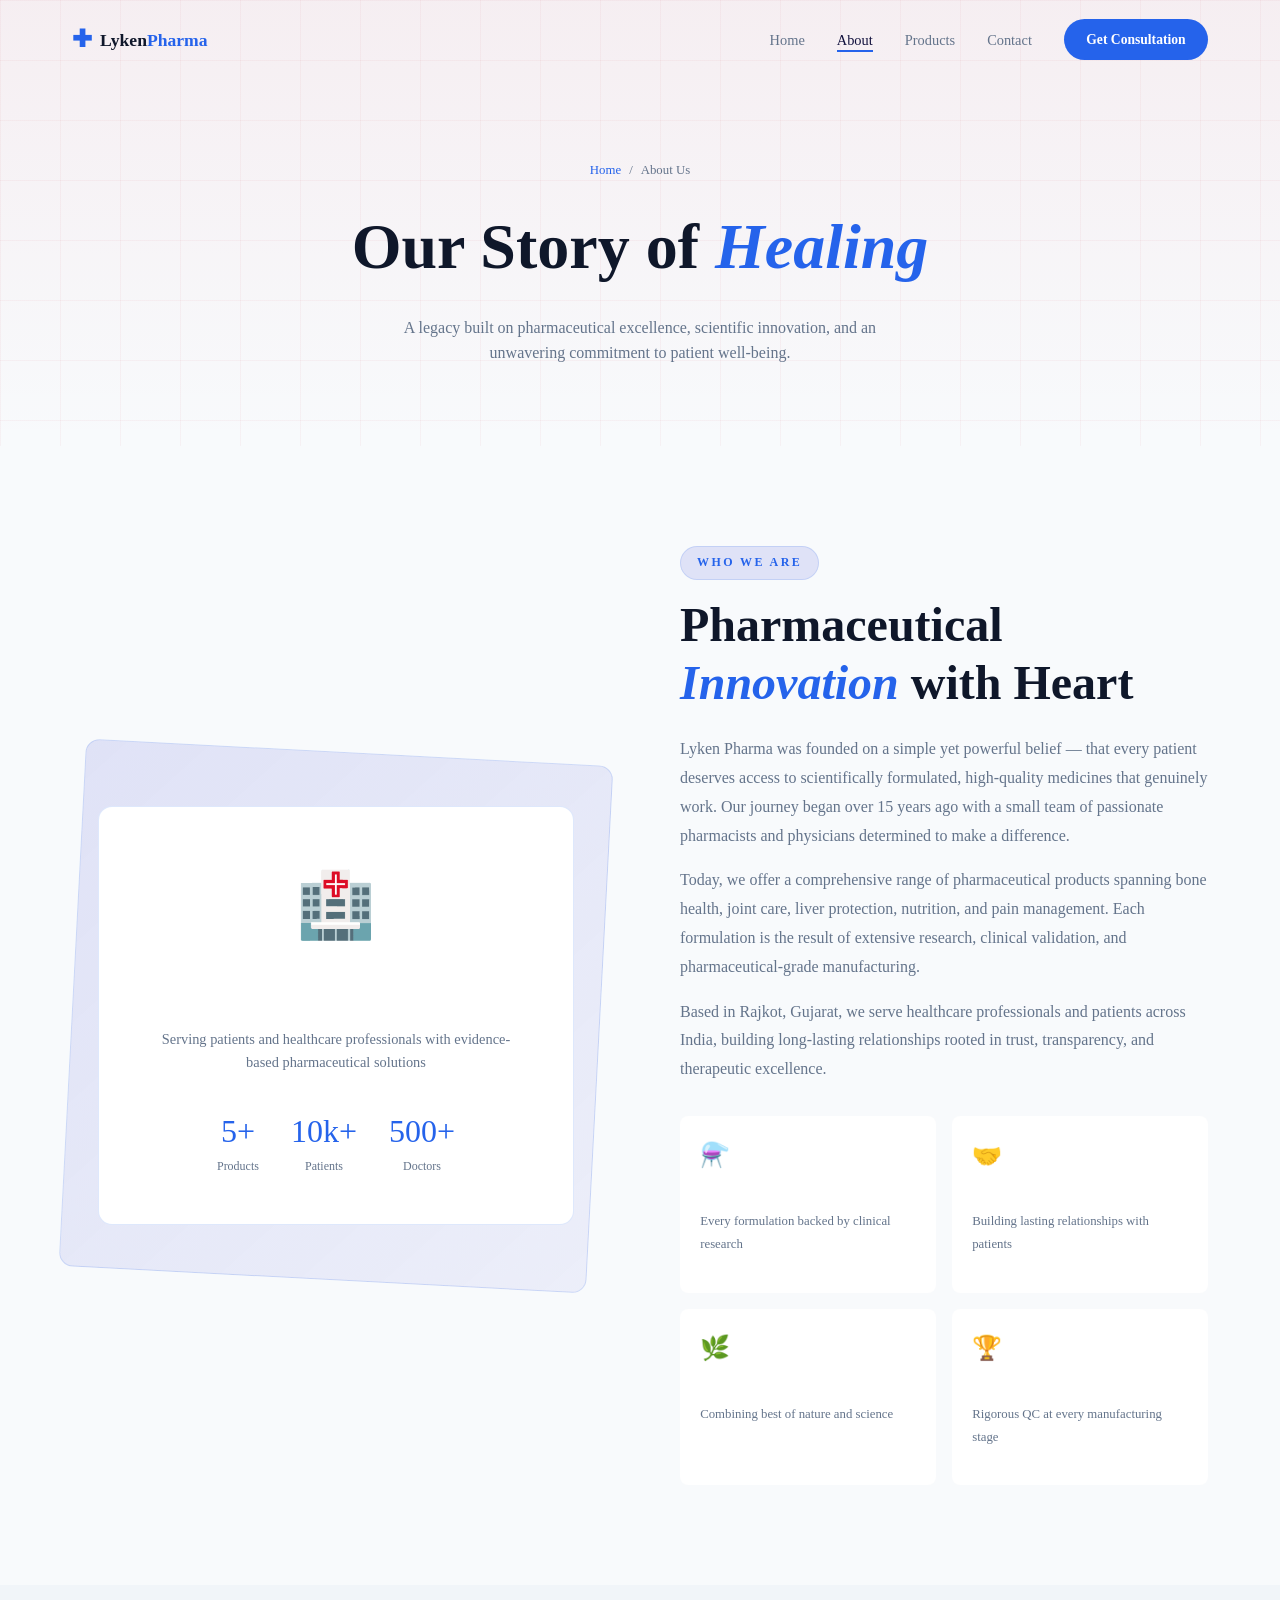
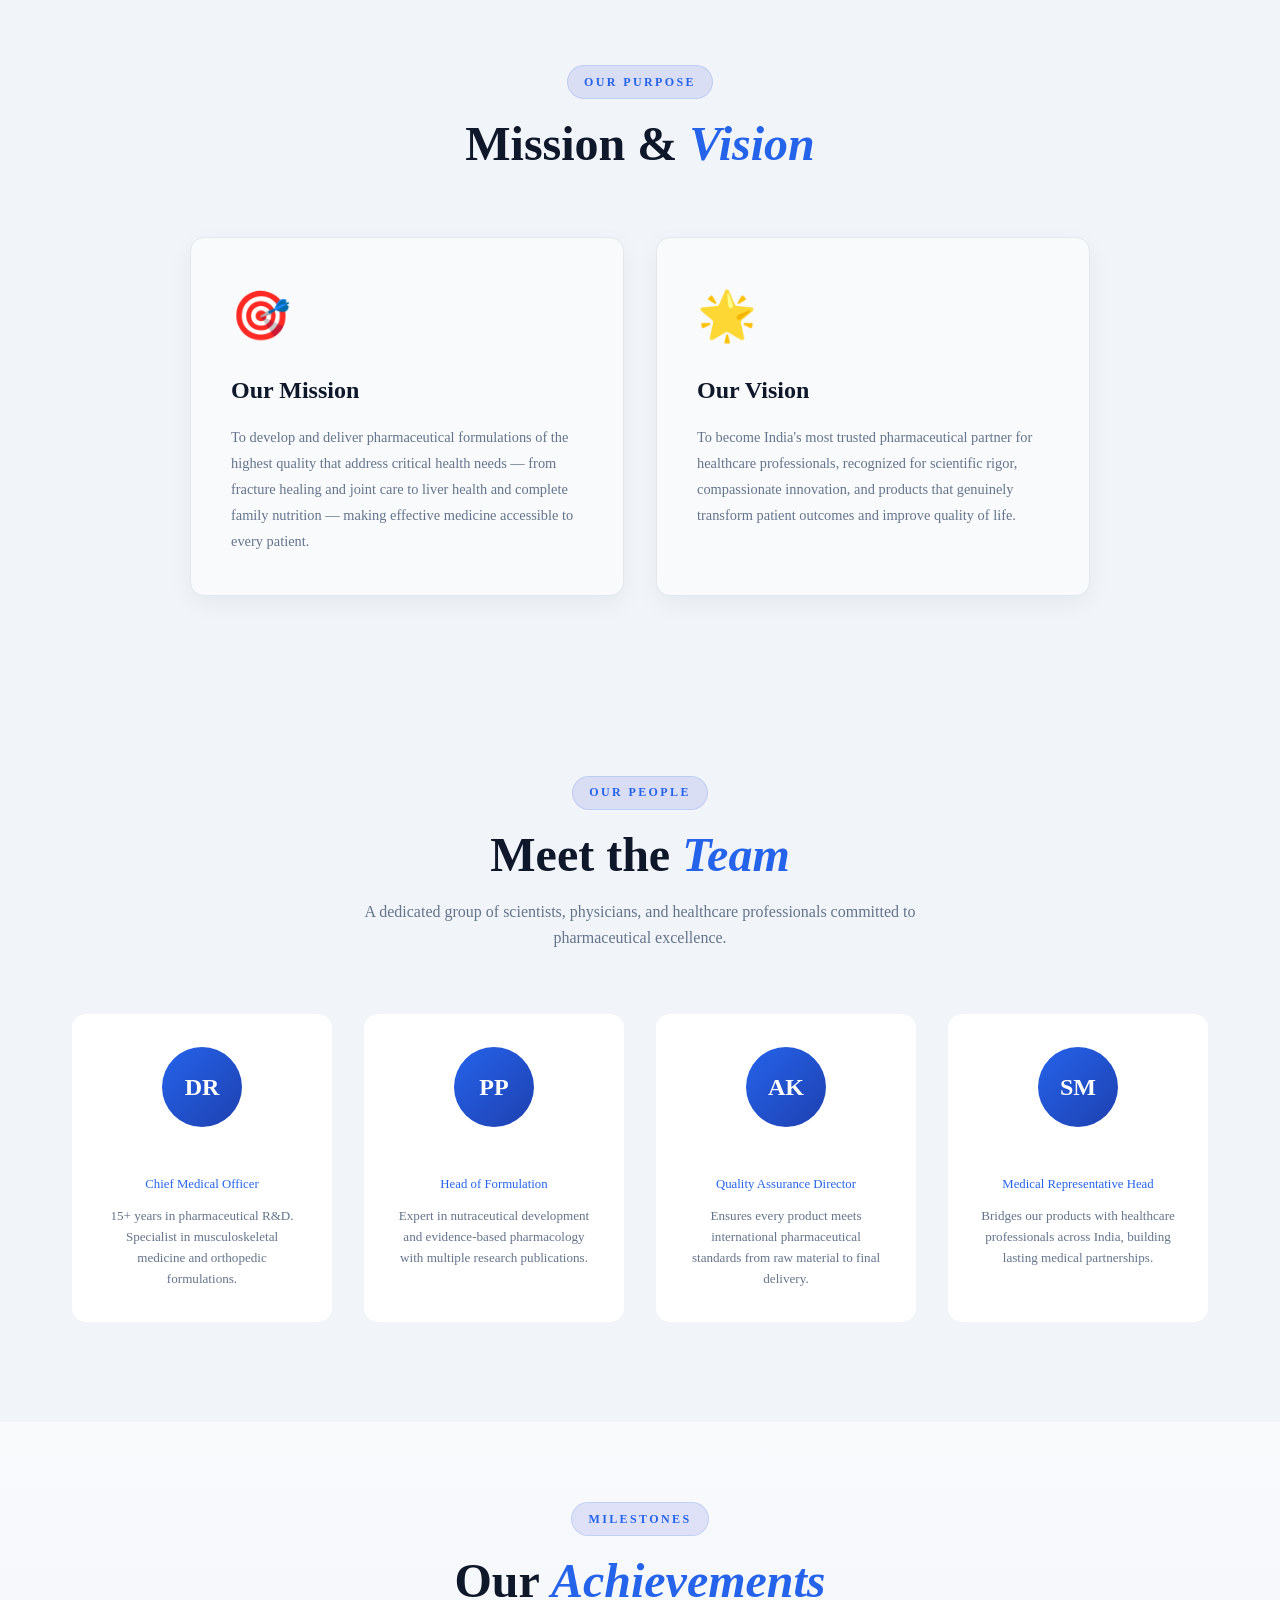
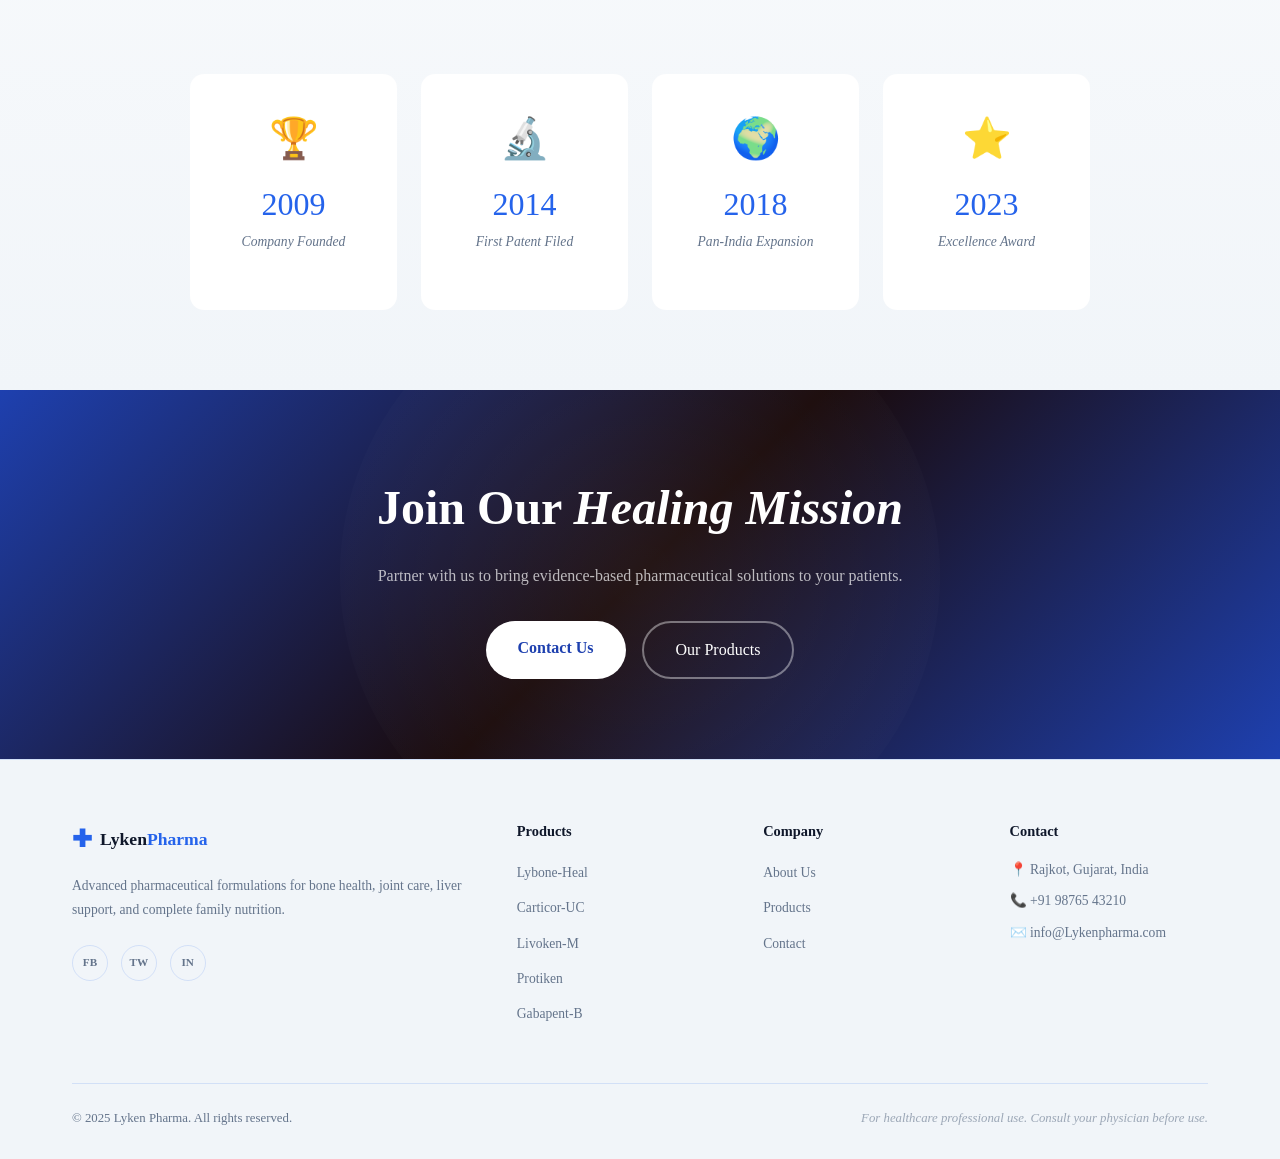
==== commit 1448e049: "autoscrollsolved" ====
--- a/about.html
+++ b/about.html
@@ -25,7 +25,7 @@
     <button class="hamburger" id="hamburger"><span></span><span></span><span></span></button>
   </div>
 </nav>
-
+<div class="about_main">
 <!-- Page Hero -->
 <section class="page-hero">
   <div class="breadcrumb animate-in" style="--delay:0.1s">
@@ -66,7 +66,7 @@
         <h2 class="section-title">Pharmaceutical <em>Innovation</em> with Heart</h2>
         <p>Lyken Pharma was founded on a simple yet powerful belief — that every patient deserves access to scientifically formulated, high-quality medicines that genuinely work. Our journey began over 15 years ago with a small team of passionate pharmacists and physicians determined to make a difference.</p>
         <p>Today, we offer a comprehensive range of pharmaceutical products spanning bone health, joint care, liver protection, nutrition, and pain management. Each formulation is the result of extensive research, clinical validation, and pharmaceutical-grade manufacturing.</p>
-        <p>Based in Himatnagar, Gujarat, we serve healthcare professionals and patients across India, building long-lasting relationships rooted in trust, transparency, and therapeutic excellence.</p>
+        <p>Based in Rajkot, Gujarat, we serve healthcare professionals and patients across India, building long-lasting relationships rooted in trust, transparency, and therapeutic excellence.</p>
         <div class="values-grid" style="margin-top:2rem;">
           <div class="value-card reveal" style="--delay:0.1s">
             <div class="value-icon">⚗️</div>
@@ -101,7 +101,7 @@
       <span class="section-tag">Our Purpose</span>
       <h2 class="section-title">Mission & <em>Vision</em></h2>
     </div>
-    <div style="display:grid; grid-template-columns:1fr 1fr; gap:2rem; max-width:900px; margin:0 auto;">
+    <div style="display:grid; grid-template-columns: repeat(auto-fit, minmax(300px, 1fr)); gap:2rem; max-width:900px; margin:0 auto;">
       <div class="product-card reveal-left" style="padding:2.5rem;">
         <div style="font-size:3rem; margin-bottom:1rem;">🎯</div>
         <h3 style="font-family:var(--font-serif); font-size:1.5rem; color:var(--text); margin-bottom:1rem;">Our Mission</h3>
@@ -209,12 +209,12 @@
       </div>
       <div class="footer-col"><h5>Products</h5><ul><li><a href="services.html#lybone">Lybone-Heal</a></li><li><a href="services.html#carticor">Carticor-UC</a></li><li><a href="services.html#livoken">Livoken-M</a></li><li><a href="services.html#protiken">Protiken</a></li><li><a href="services.html#gabapent">Gabapent-B</a></li></ul></div>
       <div class="footer-col"><h5>Company</h5><ul><li><a href="about.html">About Us</a></li><li><a href="services.html">Products</a></li><li><a href="contact.html">Contact</a></li></ul></div>
-      <div class="footer-col"><h5>Contact</h5><ul class="contact-list"><li>📍 Himatnagar, Gujarat, India</li><li>📞 +91 98765 43210</li><li>✉️ info@Lykenpharma.com</li></ul></div>
+      <div class="footer-col"><h5>Contact</h5><ul class="contact-list"><li>📍 Rajkot, Gujarat, India</li><li>📞 +91 98765 43210</li><li>✉️ info@Lykenpharma.com</li></ul></div>
     </div>
     <div class="footer-bottom"><p>© 2025 Lyken Pharma. All rights reserved.</p><p class="disclaimer">For healthcare professional use. Consult your physician before use.</p></div>
   </div>
 </footer>
-
+</div>
 <script src="main.js"></script>
 </body>
 </html>
--- a/style.css
+++ b/style.css
@@ -93,7 +93,7 @@
 }
 .nav-container {
   max-width: 1200px; margin: 0 auto; padding: 0 2rem;
-  display: flex; align-items: center; gap: 2rem;
+  display: flex; align-items: center; gap: 2rem; justify-content: space-between;
 }
 .logo {
   display: flex; align-items: center; gap: 0.5rem;
@@ -566,10 +566,10 @@
 /* ===== Contact Page ===== */
 .contact-section { padding: 80px 0 100px; }
 .contact-grid { display: grid; grid-template-columns: 1fr 1.5fr; gap: 4rem; }
-.contact-info h3 { font-family: var(--font-serif); font-size: 2rem; color: var(--light); margin-bottom: 1rem; }
+.contact-info h3 { font-family: var(--font-serif); font-size: 2rem; color: var(--text); margin-bottom: 1rem; }
 .contact-info p { color: var(--text-muted); line-height: 1.8; margin-bottom: 2rem; }
 .contact-item {
-  display: flex; gap: 1rem; align-items: flex-start;
+  display: flex; gap: 1rem; align-items: center;
   padding: 1.2rem; background: var(--dark3); border: 1px solid rgba(255,255,255,0.06);
   border-radius: var(--radius-sm); margin-bottom: 1rem; transition: var(--transition);
 }
@@ -586,6 +586,7 @@
   background: var(--dark3); border: 1px solid rgba(255,255,255,0.06);
   border-radius: var(--radius); padding: 2.5rem;
 }
+
 .contact-form h3 { font-family: var(--font-serif); font-size: 1.8rem; color: var(--light); margin-bottom: 2rem; }
 .form-row { display: grid; grid-template-columns: 1fr 1fr; gap: 1rem; margin-bottom: 1rem; }
 .form-group { margin-bottom: 1rem; }
@@ -704,6 +705,13 @@
   .product-card-left { border-right: none; border-bottom: 1px solid var(--border); padding: 2rem; }
 }
 @media (max-width: 640px) {
+  .nav-link:hover, .nav-link.active{
+    color: var(--dark);
+  }
+  .about_main .container{
+    padding: 0 1rem;
+    overflow: hidden;
+  }
   .nav-links, .cta-btn { display: none; }
   .hamburger { display: flex; }
   .nav-links.open {
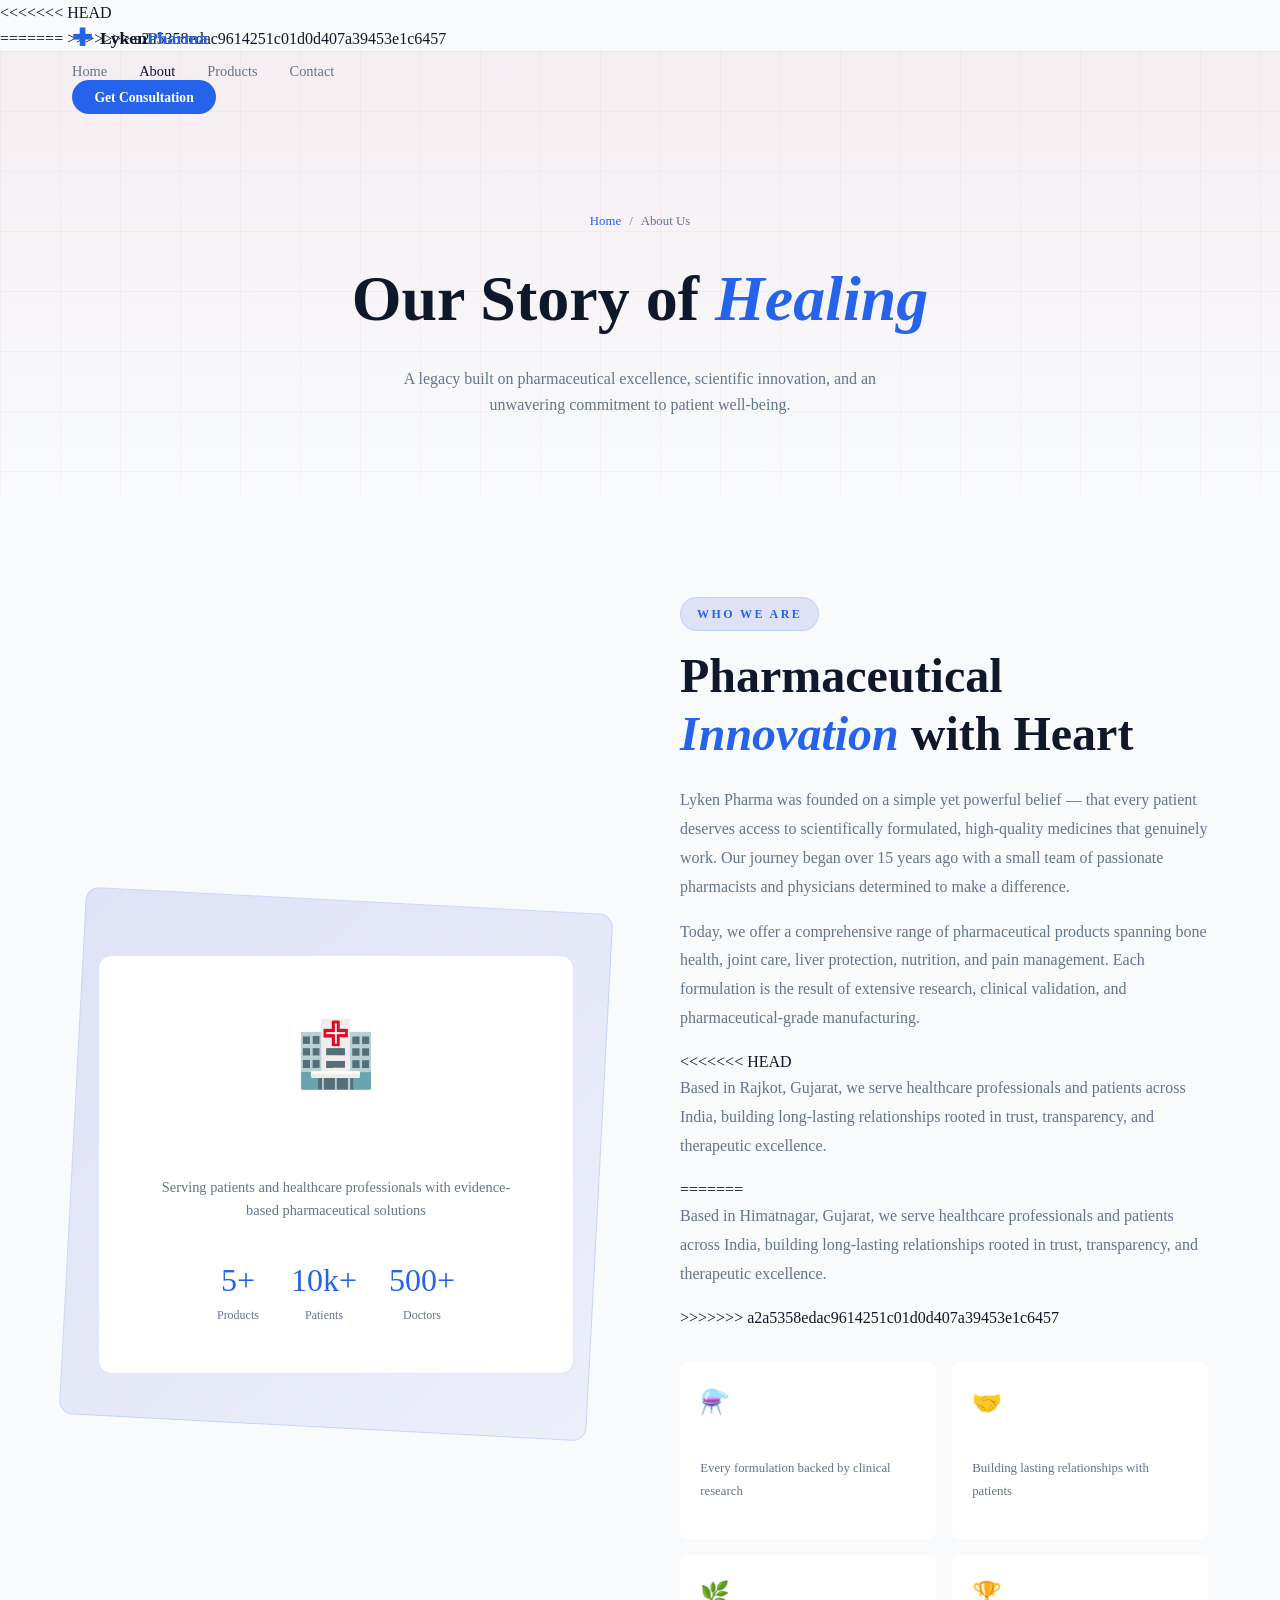
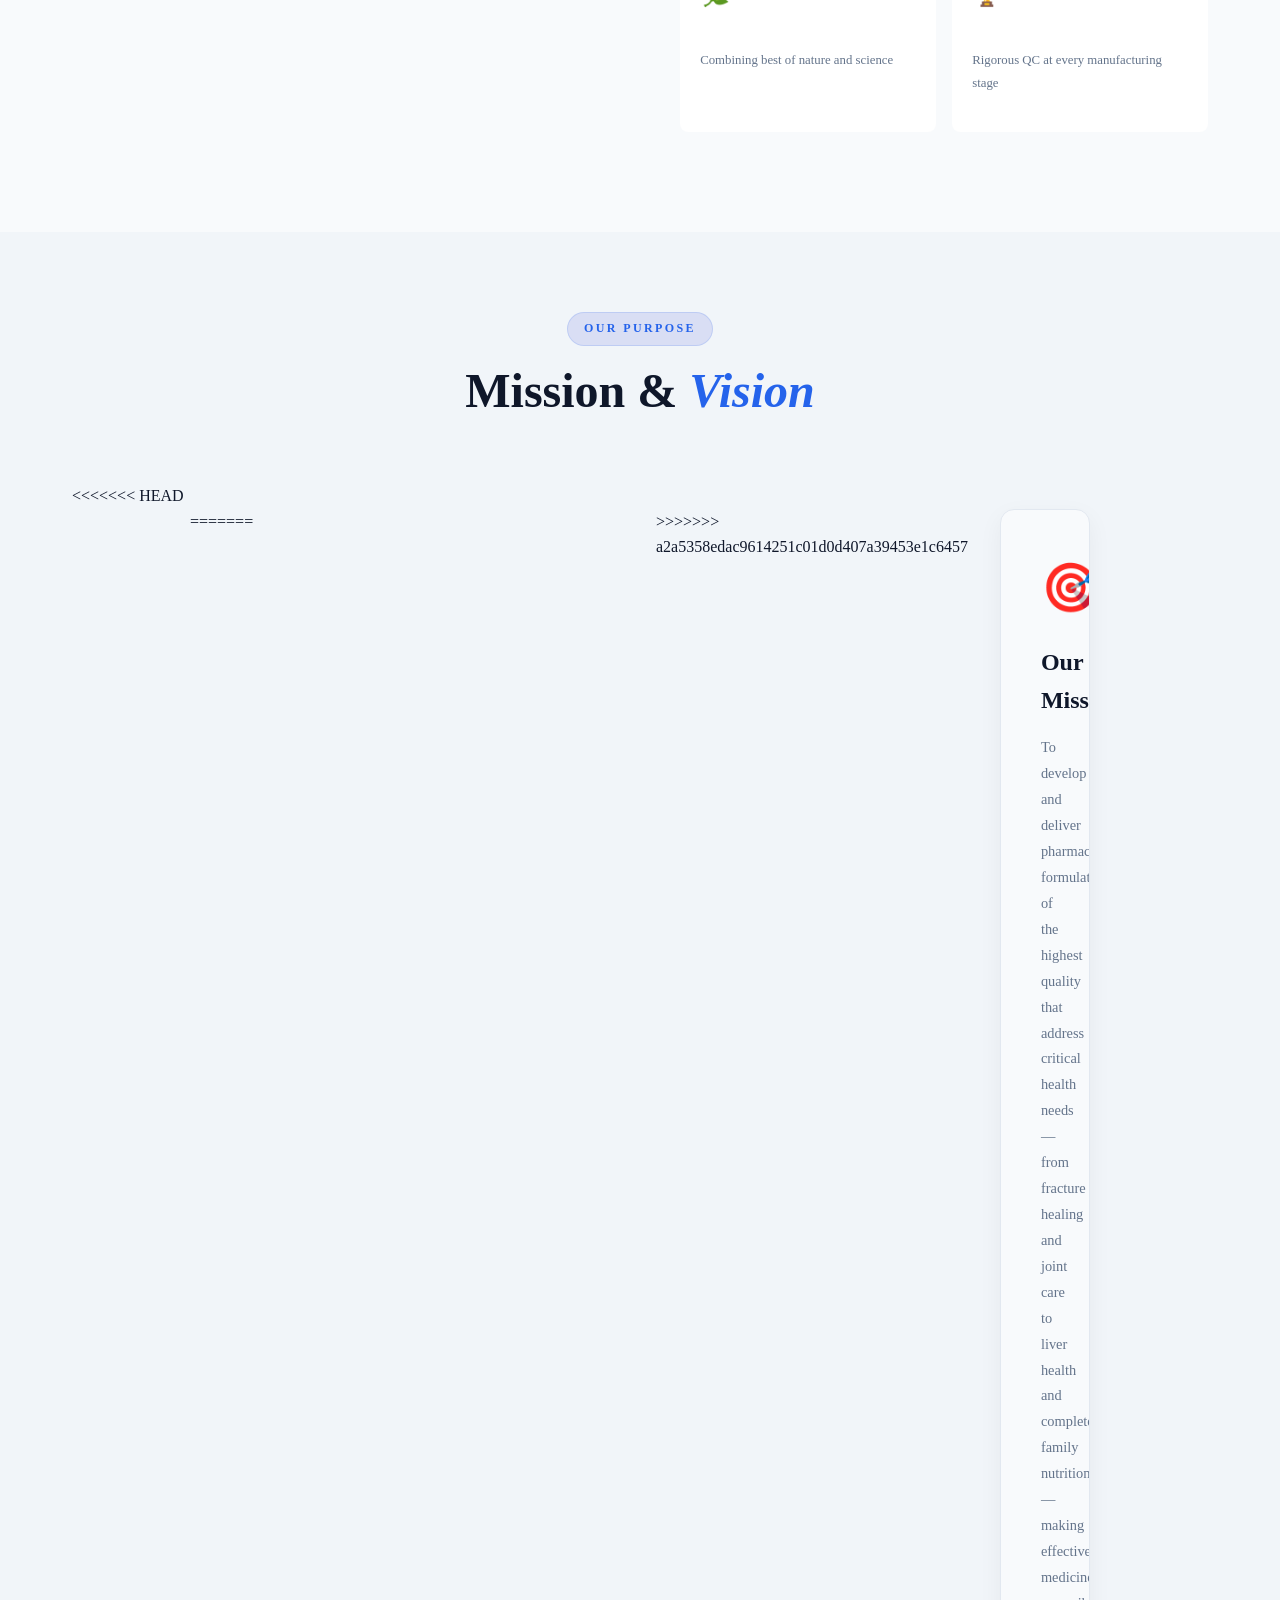
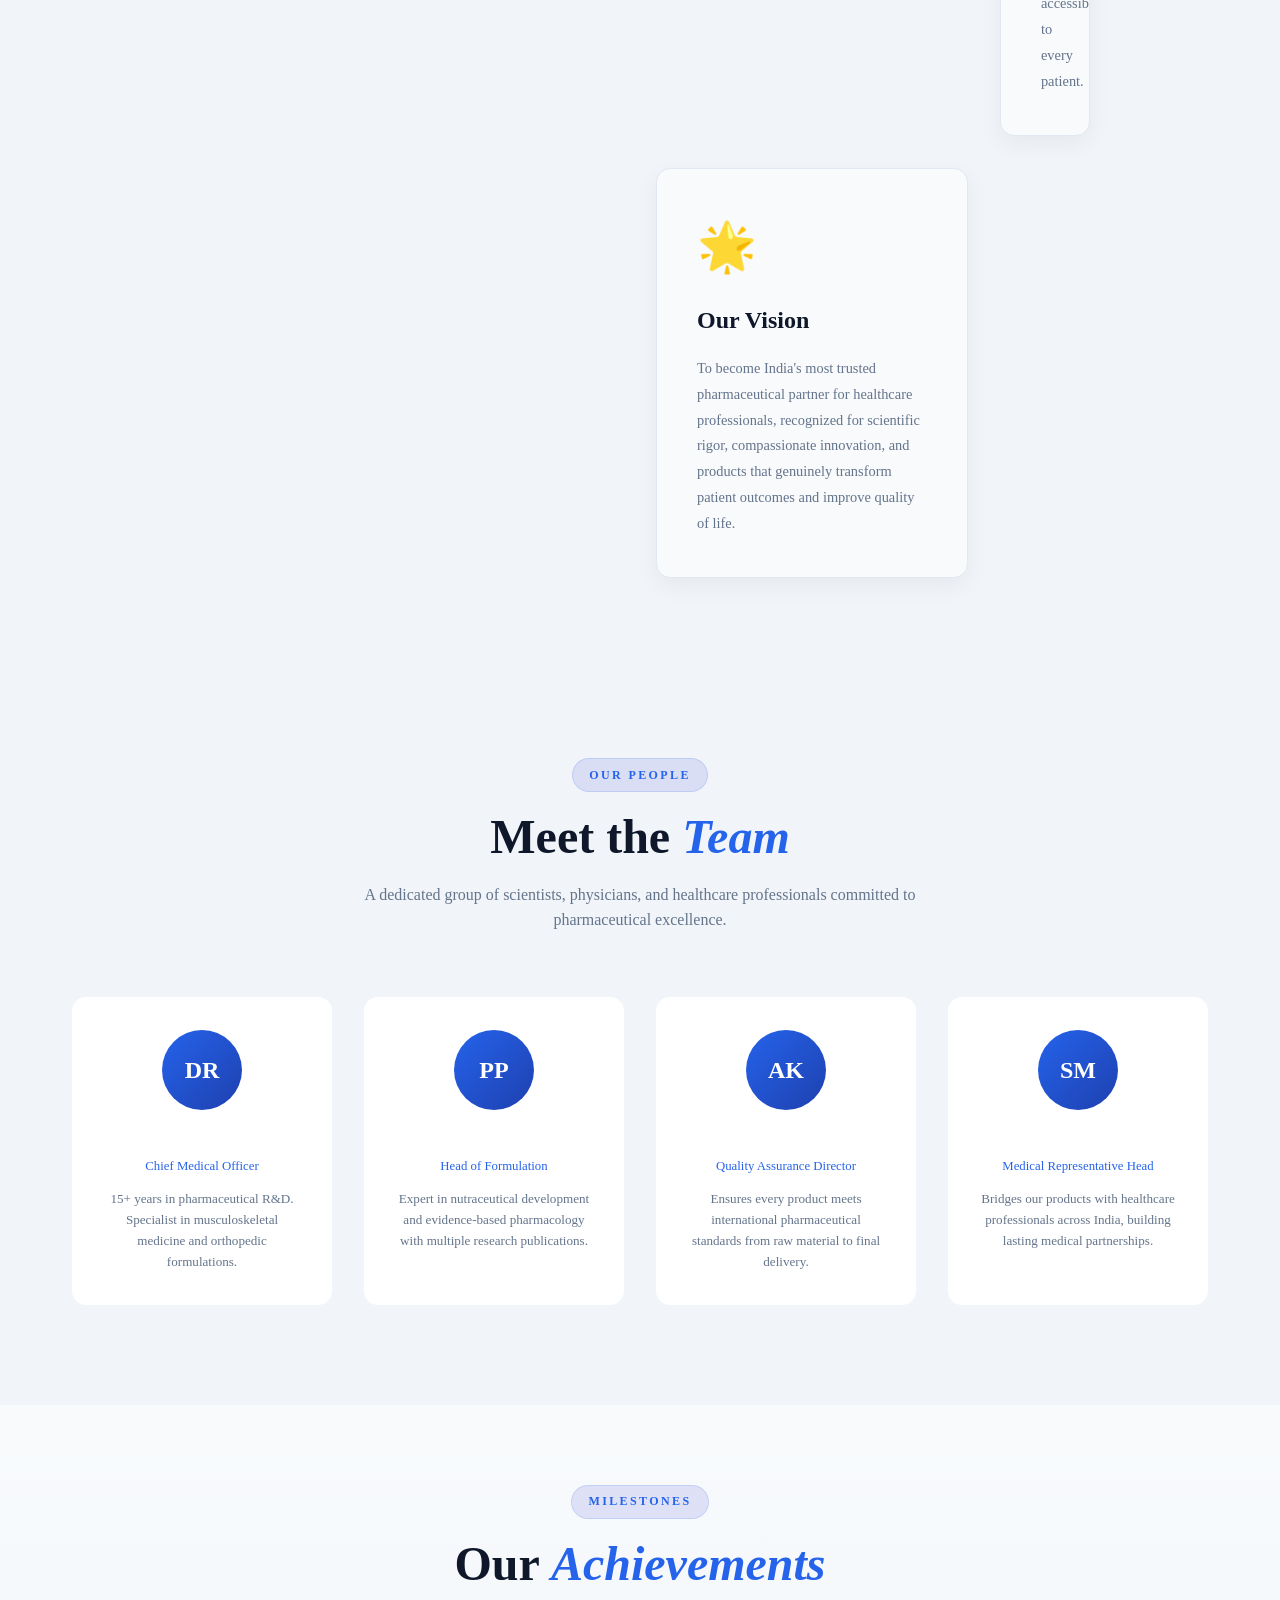
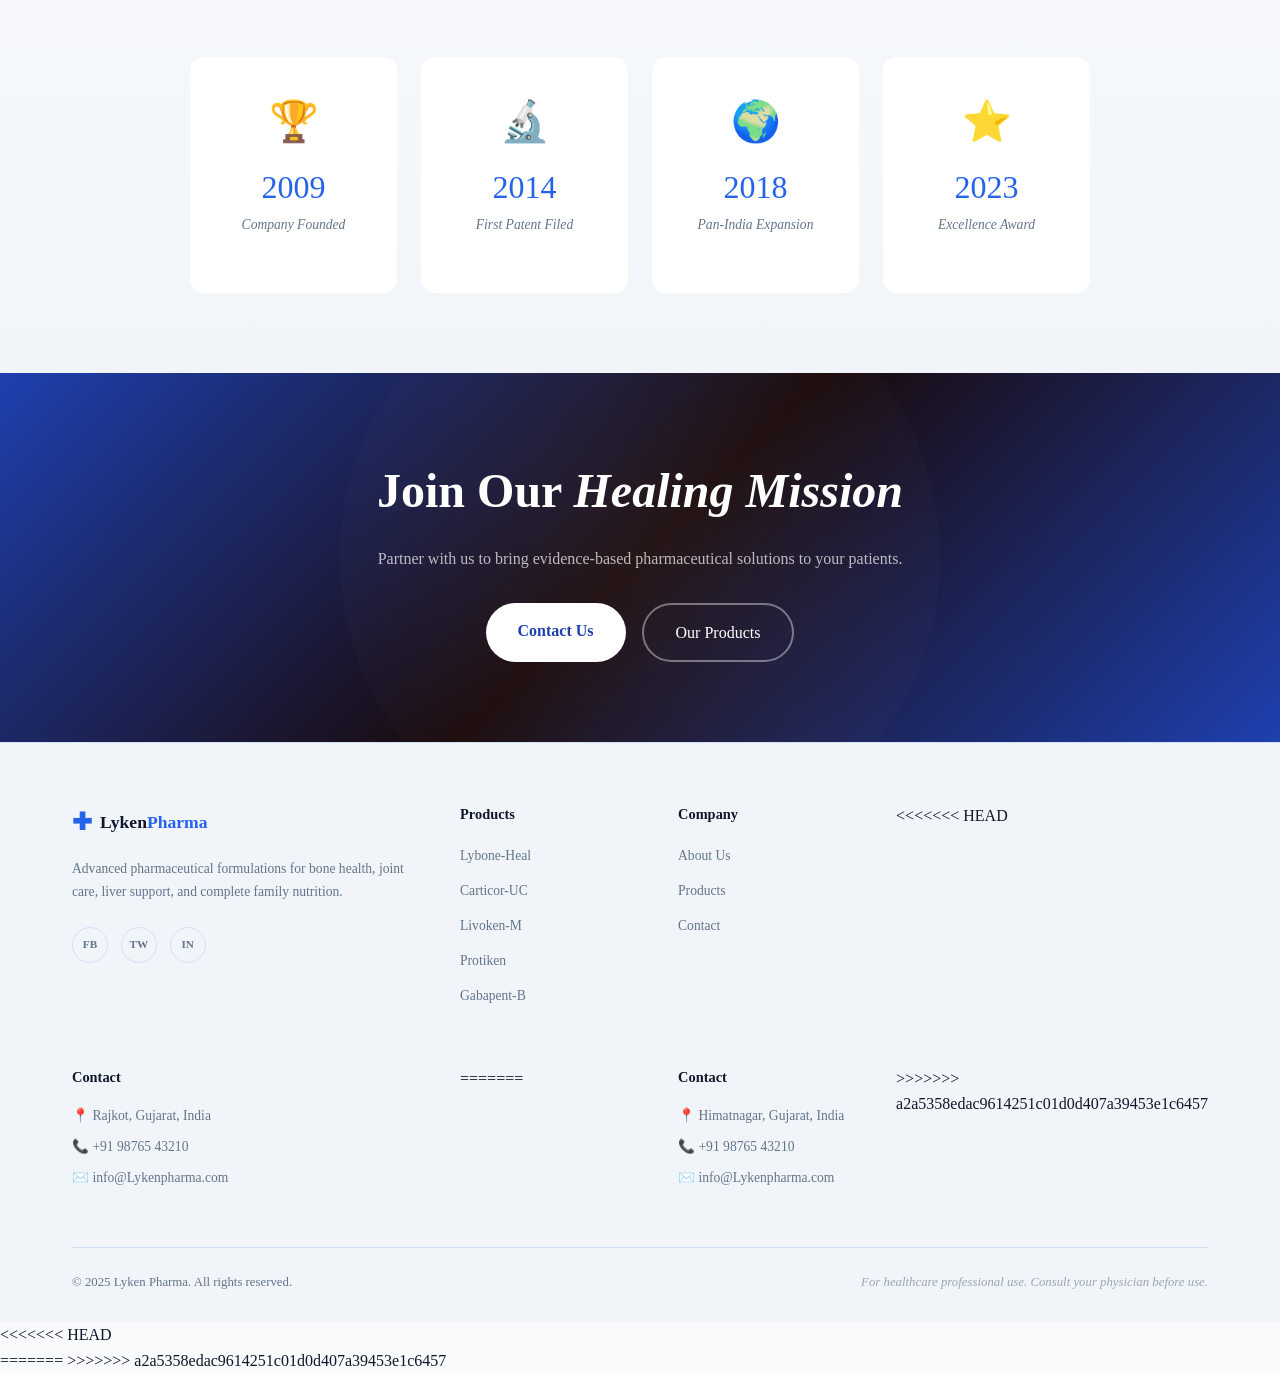
==== commit 0344dc58: "Merge branch 'main' of https://github.com/AhteshamSumra/lykenpharma" ====
--- a/about.html
+++ b/about.html
@@ -25,7 +25,11 @@
     <button class="hamburger" id="hamburger"><span></span><span></span><span></span></button>
   </div>
 </nav>
+<<<<<<< HEAD
 <div class="about_main">
+=======
+
+>>>>>>> a2a5358edac9614251c01d0d407a39453e1c6457
 <!-- Page Hero -->
 <section class="page-hero">
   <div class="breadcrumb animate-in" style="--delay:0.1s">
@@ -66,7 +70,11 @@
         <h2 class="section-title">Pharmaceutical <em>Innovation</em> with Heart</h2>
         <p>Lyken Pharma was founded on a simple yet powerful belief — that every patient deserves access to scientifically formulated, high-quality medicines that genuinely work. Our journey began over 15 years ago with a small team of passionate pharmacists and physicians determined to make a difference.</p>
         <p>Today, we offer a comprehensive range of pharmaceutical products spanning bone health, joint care, liver protection, nutrition, and pain management. Each formulation is the result of extensive research, clinical validation, and pharmaceutical-grade manufacturing.</p>
+<<<<<<< HEAD
         <p>Based in Rajkot, Gujarat, we serve healthcare professionals and patients across India, building long-lasting relationships rooted in trust, transparency, and therapeutic excellence.</p>
+=======
+        <p>Based in Himatnagar, Gujarat, we serve healthcare professionals and patients across India, building long-lasting relationships rooted in trust, transparency, and therapeutic excellence.</p>
+>>>>>>> a2a5358edac9614251c01d0d407a39453e1c6457
         <div class="values-grid" style="margin-top:2rem;">
           <div class="value-card reveal" style="--delay:0.1s">
             <div class="value-icon">⚗️</div>
@@ -101,7 +109,11 @@
       <span class="section-tag">Our Purpose</span>
       <h2 class="section-title">Mission & <em>Vision</em></h2>
     </div>
+<<<<<<< HEAD
     <div style="display:grid; grid-template-columns: repeat(auto-fit, minmax(300px, 1fr)); gap:2rem; max-width:900px; margin:0 auto;">
+=======
+    <div style="display:grid; grid-template-columns:1fr 1fr; gap:2rem; max-width:900px; margin:0 auto;">
+>>>>>>> a2a5358edac9614251c01d0d407a39453e1c6457
       <div class="product-card reveal-left" style="padding:2.5rem;">
         <div style="font-size:3rem; margin-bottom:1rem;">🎯</div>
         <h3 style="font-family:var(--font-serif); font-size:1.5rem; color:var(--text); margin-bottom:1rem;">Our Mission</h3>
@@ -209,12 +221,20 @@
       </div>
       <div class="footer-col"><h5>Products</h5><ul><li><a href="services.html#lybone">Lybone-Heal</a></li><li><a href="services.html#carticor">Carticor-UC</a></li><li><a href="services.html#livoken">Livoken-M</a></li><li><a href="services.html#protiken">Protiken</a></li><li><a href="services.html#gabapent">Gabapent-B</a></li></ul></div>
       <div class="footer-col"><h5>Company</h5><ul><li><a href="about.html">About Us</a></li><li><a href="services.html">Products</a></li><li><a href="contact.html">Contact</a></li></ul></div>
+<<<<<<< HEAD
       <div class="footer-col"><h5>Contact</h5><ul class="contact-list"><li>📍 Rajkot, Gujarat, India</li><li>📞 +91 98765 43210</li><li>✉️ info@Lykenpharma.com</li></ul></div>
+=======
+      <div class="footer-col"><h5>Contact</h5><ul class="contact-list"><li>📍 Himatnagar, Gujarat, India</li><li>📞 +91 98765 43210</li><li>✉️ info@Lykenpharma.com</li></ul></div>
+>>>>>>> a2a5358edac9614251c01d0d407a39453e1c6457
     </div>
     <div class="footer-bottom"><p>© 2025 Lyken Pharma. All rights reserved.</p><p class="disclaimer">For healthcare professional use. Consult your physician before use.</p></div>
   </div>
 </footer>
+<<<<<<< HEAD
 </div>
+=======
+
+>>>>>>> a2a5358edac9614251c01d0d407a39453e1c6457
 <script src="main.js"></script>
 </body>
 </html>
--- a/style.css
+++ b/style.css
@@ -93,7 +93,11 @@
 }
 .nav-container {
   max-width: 1200px; margin: 0 auto; padding: 0 2rem;
+<<<<<<< HEAD
   display: flex; align-items: center; gap: 2rem; justify-content: space-between;
+=======
+  display: flex; align-items: center; gap: 2rem;
+>>>>>>> a2a5358edac9614251c01d0d407a39453e1c6457
 }
 .logo {
   display: flex; align-items: center; gap: 0.5rem;
@@ -566,10 +570,17 @@
 /* ===== Contact Page ===== */
 .contact-section { padding: 80px 0 100px; }
 .contact-grid { display: grid; grid-template-columns: 1fr 1.5fr; gap: 4rem; }
+<<<<<<< HEAD
 .contact-info h3 { font-family: var(--font-serif); font-size: 2rem; color: var(--text); margin-bottom: 1rem; }
 .contact-info p { color: var(--text-muted); line-height: 1.8; margin-bottom: 2rem; }
 .contact-item {
   display: flex; gap: 1rem; align-items: center;
+=======
+.contact-info h3 { font-family: var(--font-serif); font-size: 2rem; color: var(--light); margin-bottom: 1rem; }
+.contact-info p { color: var(--text-muted); line-height: 1.8; margin-bottom: 2rem; }
+.contact-item {
+  display: flex; gap: 1rem; align-items: flex-start;
+>>>>>>> a2a5358edac9614251c01d0d407a39453e1c6457
   padding: 1.2rem; background: var(--dark3); border: 1px solid rgba(255,255,255,0.06);
   border-radius: var(--radius-sm); margin-bottom: 1rem; transition: var(--transition);
 }
@@ -586,7 +597,10 @@
   background: var(--dark3); border: 1px solid rgba(255,255,255,0.06);
   border-radius: var(--radius); padding: 2.5rem;
 }
-
+<<<<<<< HEAD
+
+=======
+>>>>>>> a2a5358edac9614251c01d0d407a39453e1c6457
 .contact-form h3 { font-family: var(--font-serif); font-size: 1.8rem; color: var(--light); margin-bottom: 2rem; }
 .form-row { display: grid; grid-template-columns: 1fr 1fr; gap: 1rem; margin-bottom: 1rem; }
 .form-group { margin-bottom: 1rem; }
@@ -705,6 +719,7 @@
   .product-card-left { border-right: none; border-bottom: 1px solid var(--border); padding: 2rem; }
 }
 @media (max-width: 640px) {
+<<<<<<< HEAD
   .nav-link:hover, .nav-link.active{
     color: var(--dark);
   }
@@ -712,6 +727,8 @@
     padding: 0 1rem;
     overflow: hidden;
   }
+=======
+>>>>>>> a2a5358edac9614251c01d0d407a39453e1c6457
   .nav-links, .cta-btn { display: none; }
   .hamburger { display: flex; }
   .nav-links.open {
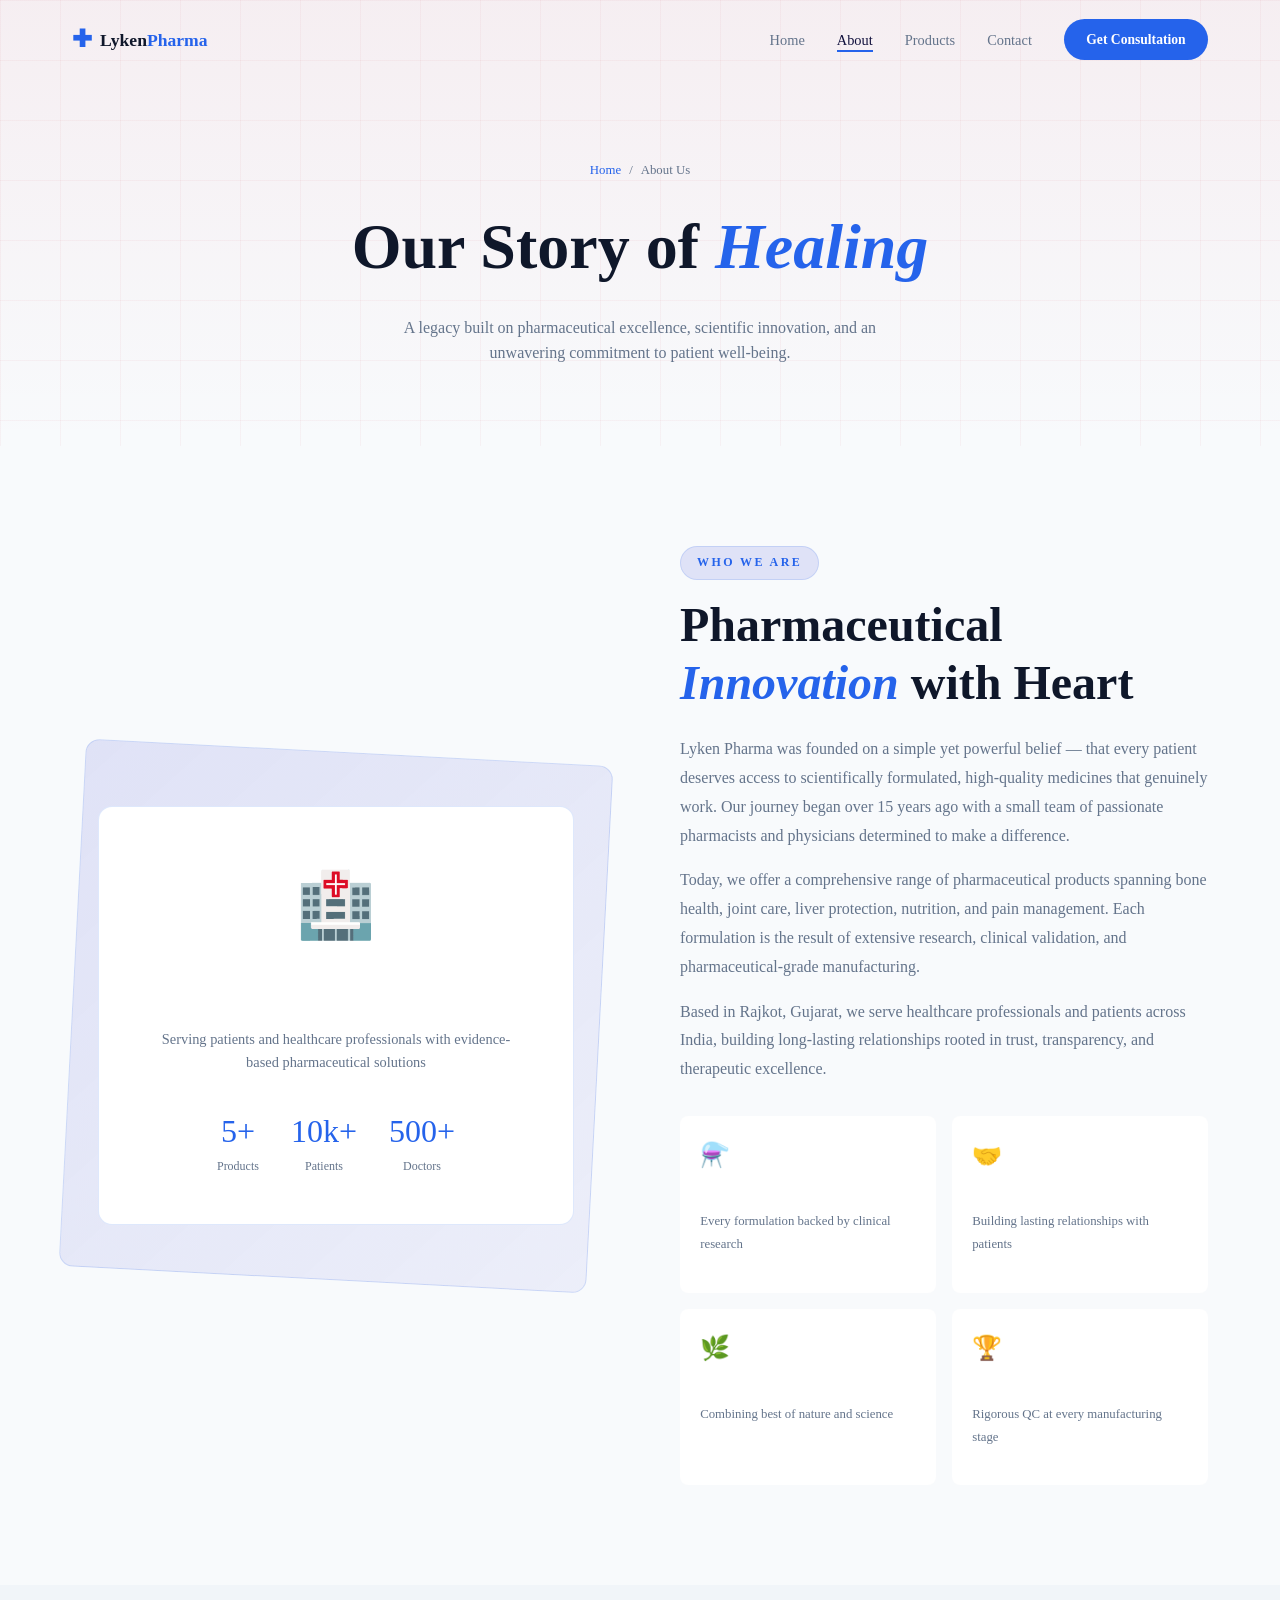
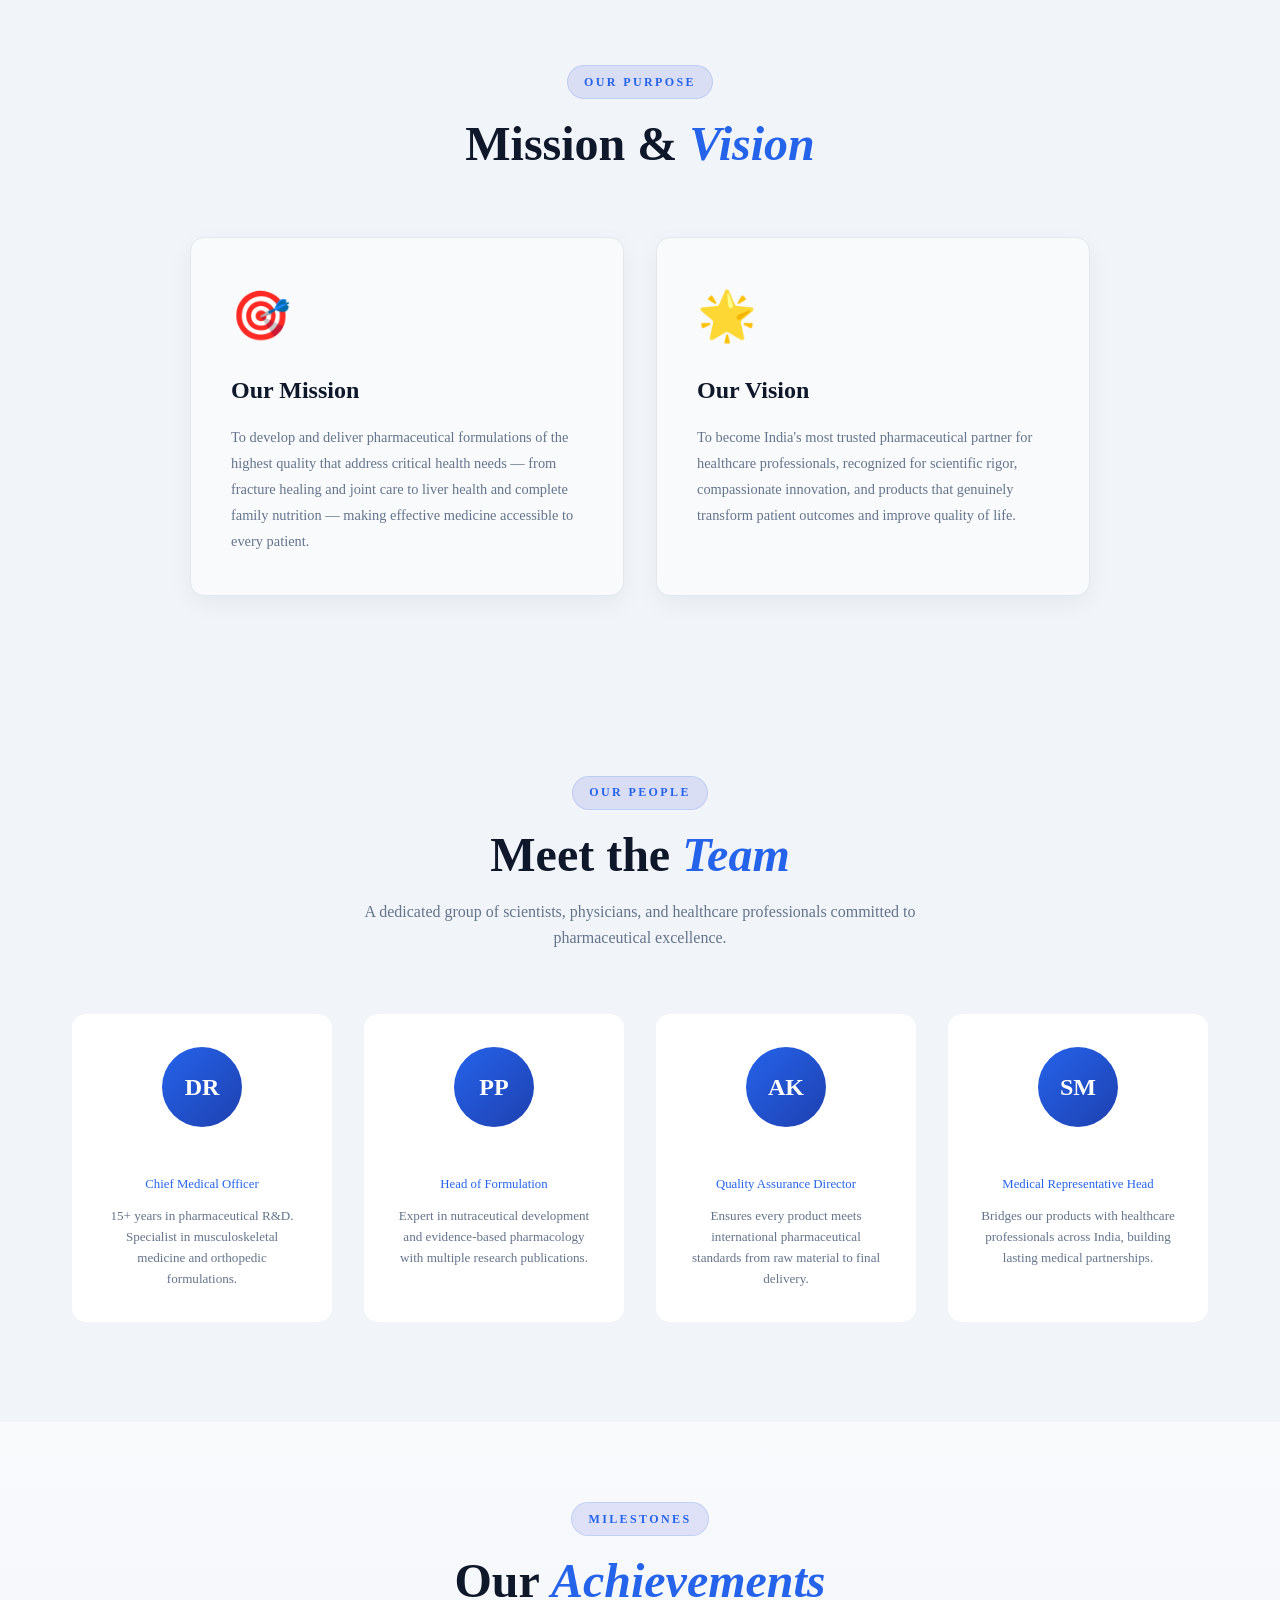
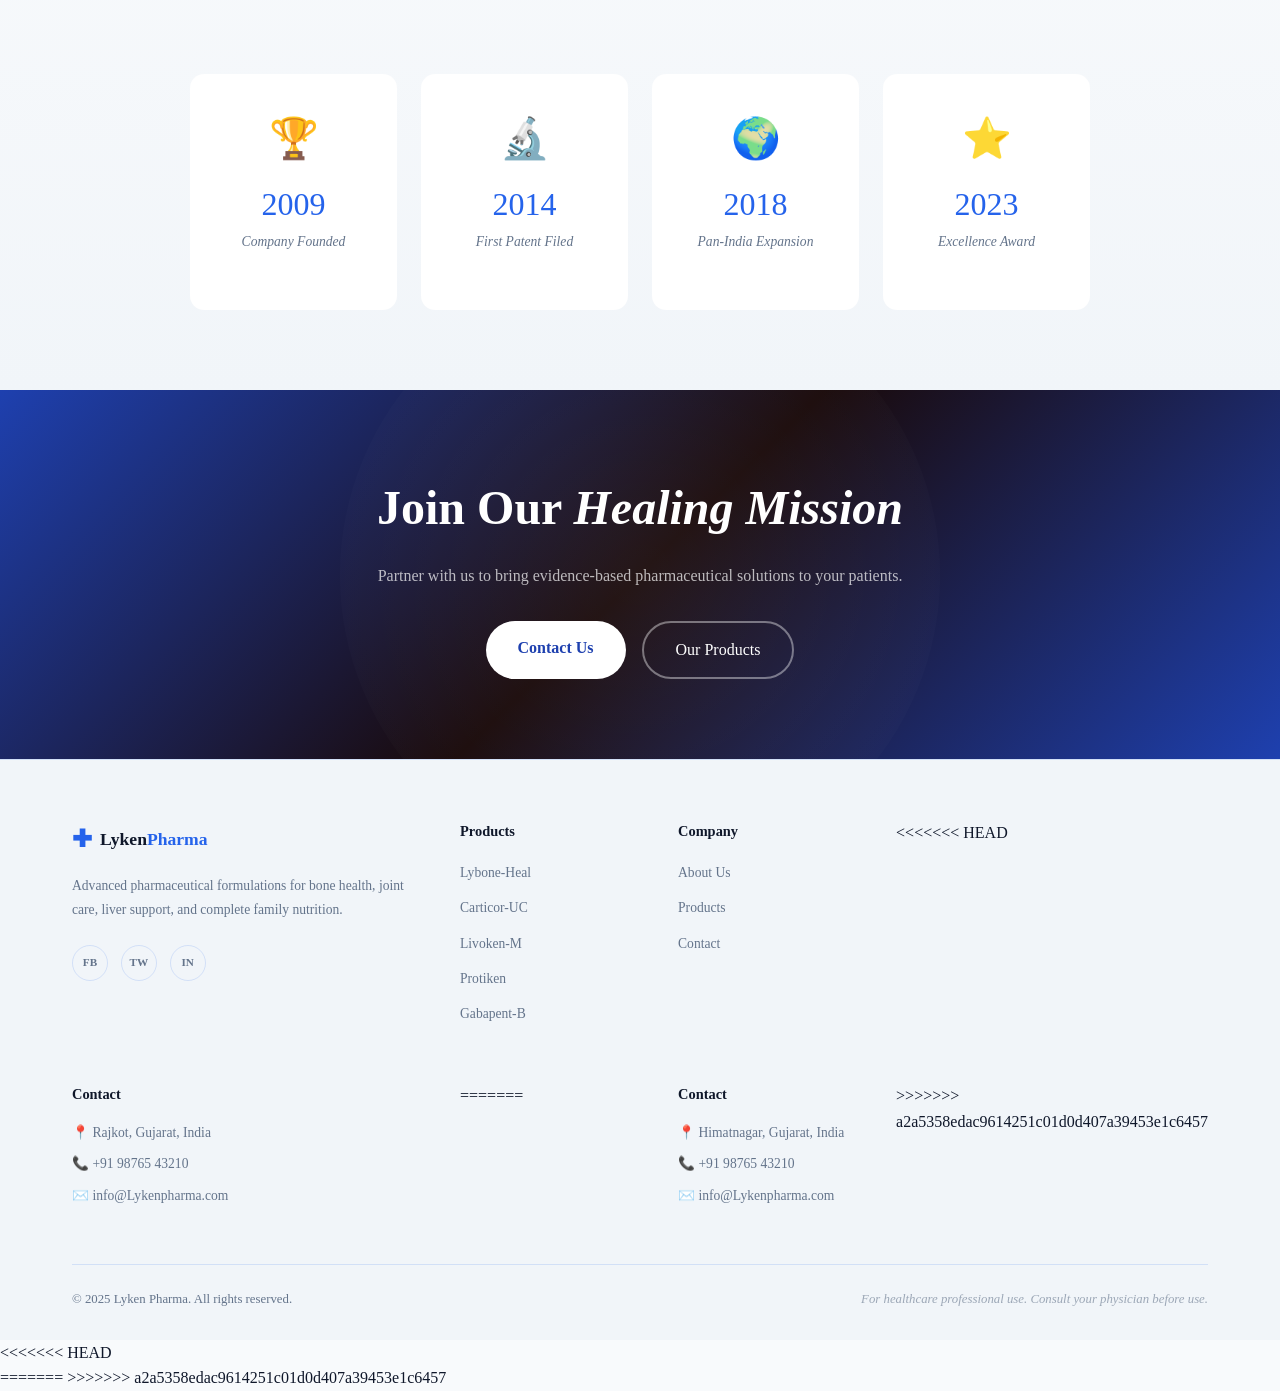
==== commit 3e744254: "aboutchange" ====
--- a/about.html
+++ b/about.html
@@ -25,11 +25,7 @@
     <button class="hamburger" id="hamburger"><span></span><span></span><span></span></button>
   </div>
 </nav>
-<<<<<<< HEAD
 <div class="about_main">
-=======
-
->>>>>>> a2a5358edac9614251c01d0d407a39453e1c6457
 <!-- Page Hero -->
 <section class="page-hero">
   <div class="breadcrumb animate-in" style="--delay:0.1s">
@@ -70,11 +66,7 @@
         <h2 class="section-title">Pharmaceutical <em>Innovation</em> with Heart</h2>
         <p>Lyken Pharma was founded on a simple yet powerful belief — that every patient deserves access to scientifically formulated, high-quality medicines that genuinely work. Our journey began over 15 years ago with a small team of passionate pharmacists and physicians determined to make a difference.</p>
         <p>Today, we offer a comprehensive range of pharmaceutical products spanning bone health, joint care, liver protection, nutrition, and pain management. Each formulation is the result of extensive research, clinical validation, and pharmaceutical-grade manufacturing.</p>
-<<<<<<< HEAD
         <p>Based in Rajkot, Gujarat, we serve healthcare professionals and patients across India, building long-lasting relationships rooted in trust, transparency, and therapeutic excellence.</p>
-=======
-        <p>Based in Himatnagar, Gujarat, we serve healthcare professionals and patients across India, building long-lasting relationships rooted in trust, transparency, and therapeutic excellence.</p>
->>>>>>> a2a5358edac9614251c01d0d407a39453e1c6457
         <div class="values-grid" style="margin-top:2rem;">
           <div class="value-card reveal" style="--delay:0.1s">
             <div class="value-icon">⚗️</div>
@@ -109,11 +101,7 @@
       <span class="section-tag">Our Purpose</span>
       <h2 class="section-title">Mission & <em>Vision</em></h2>
     </div>
-<<<<<<< HEAD
     <div style="display:grid; grid-template-columns: repeat(auto-fit, minmax(300px, 1fr)); gap:2rem; max-width:900px; margin:0 auto;">
-=======
-    <div style="display:grid; grid-template-columns:1fr 1fr; gap:2rem; max-width:900px; margin:0 auto;">
->>>>>>> a2a5358edac9614251c01d0d407a39453e1c6457
       <div class="product-card reveal-left" style="padding:2.5rem;">
         <div style="font-size:3rem; margin-bottom:1rem;">🎯</div>
         <h3 style="font-family:var(--font-serif); font-size:1.5rem; color:var(--text); margin-bottom:1rem;">Our Mission</h3>
--- a/style.css
+++ b/style.css
@@ -93,11 +93,7 @@
 }
 .nav-container {
   max-width: 1200px; margin: 0 auto; padding: 0 2rem;
-<<<<<<< HEAD
   display: flex; align-items: center; gap: 2rem; justify-content: space-between;
-=======
-  display: flex; align-items: center; gap: 2rem;
->>>>>>> a2a5358edac9614251c01d0d407a39453e1c6457
 }
 .logo {
   display: flex; align-items: center; gap: 0.5rem;
@@ -570,17 +566,10 @@
 /* ===== Contact Page ===== */
 .contact-section { padding: 80px 0 100px; }
 .contact-grid { display: grid; grid-template-columns: 1fr 1.5fr; gap: 4rem; }
-<<<<<<< HEAD
 .contact-info h3 { font-family: var(--font-serif); font-size: 2rem; color: var(--text); margin-bottom: 1rem; }
 .contact-info p { color: var(--text-muted); line-height: 1.8; margin-bottom: 2rem; }
 .contact-item {
   display: flex; gap: 1rem; align-items: center;
-=======
-.contact-info h3 { font-family: var(--font-serif); font-size: 2rem; color: var(--light); margin-bottom: 1rem; }
-.contact-info p { color: var(--text-muted); line-height: 1.8; margin-bottom: 2rem; }
-.contact-item {
-  display: flex; gap: 1rem; align-items: flex-start;
->>>>>>> a2a5358edac9614251c01d0d407a39453e1c6457
   padding: 1.2rem; background: var(--dark3); border: 1px solid rgba(255,255,255,0.06);
   border-radius: var(--radius-sm); margin-bottom: 1rem; transition: var(--transition);
 }
@@ -597,10 +586,6 @@
   background: var(--dark3); border: 1px solid rgba(255,255,255,0.06);
   border-radius: var(--radius); padding: 2.5rem;
 }
-<<<<<<< HEAD
-
-=======
->>>>>>> a2a5358edac9614251c01d0d407a39453e1c6457
 .contact-form h3 { font-family: var(--font-serif); font-size: 1.8rem; color: var(--light); margin-bottom: 2rem; }
 .form-row { display: grid; grid-template-columns: 1fr 1fr; gap: 1rem; margin-bottom: 1rem; }
 .form-group { margin-bottom: 1rem; }
@@ -719,7 +704,6 @@
   .product-card-left { border-right: none; border-bottom: 1px solid var(--border); padding: 2rem; }
 }
 @media (max-width: 640px) {
-<<<<<<< HEAD
   .nav-link:hover, .nav-link.active{
     color: var(--dark);
   }
@@ -727,8 +711,6 @@
     padding: 0 1rem;
     overflow: hidden;
   }
-=======
->>>>>>> a2a5358edac9614251c01d0d407a39453e1c6457
   .nav-links, .cta-btn { display: none; }
   .hamburger { display: flex; }
   .nav-links.open {
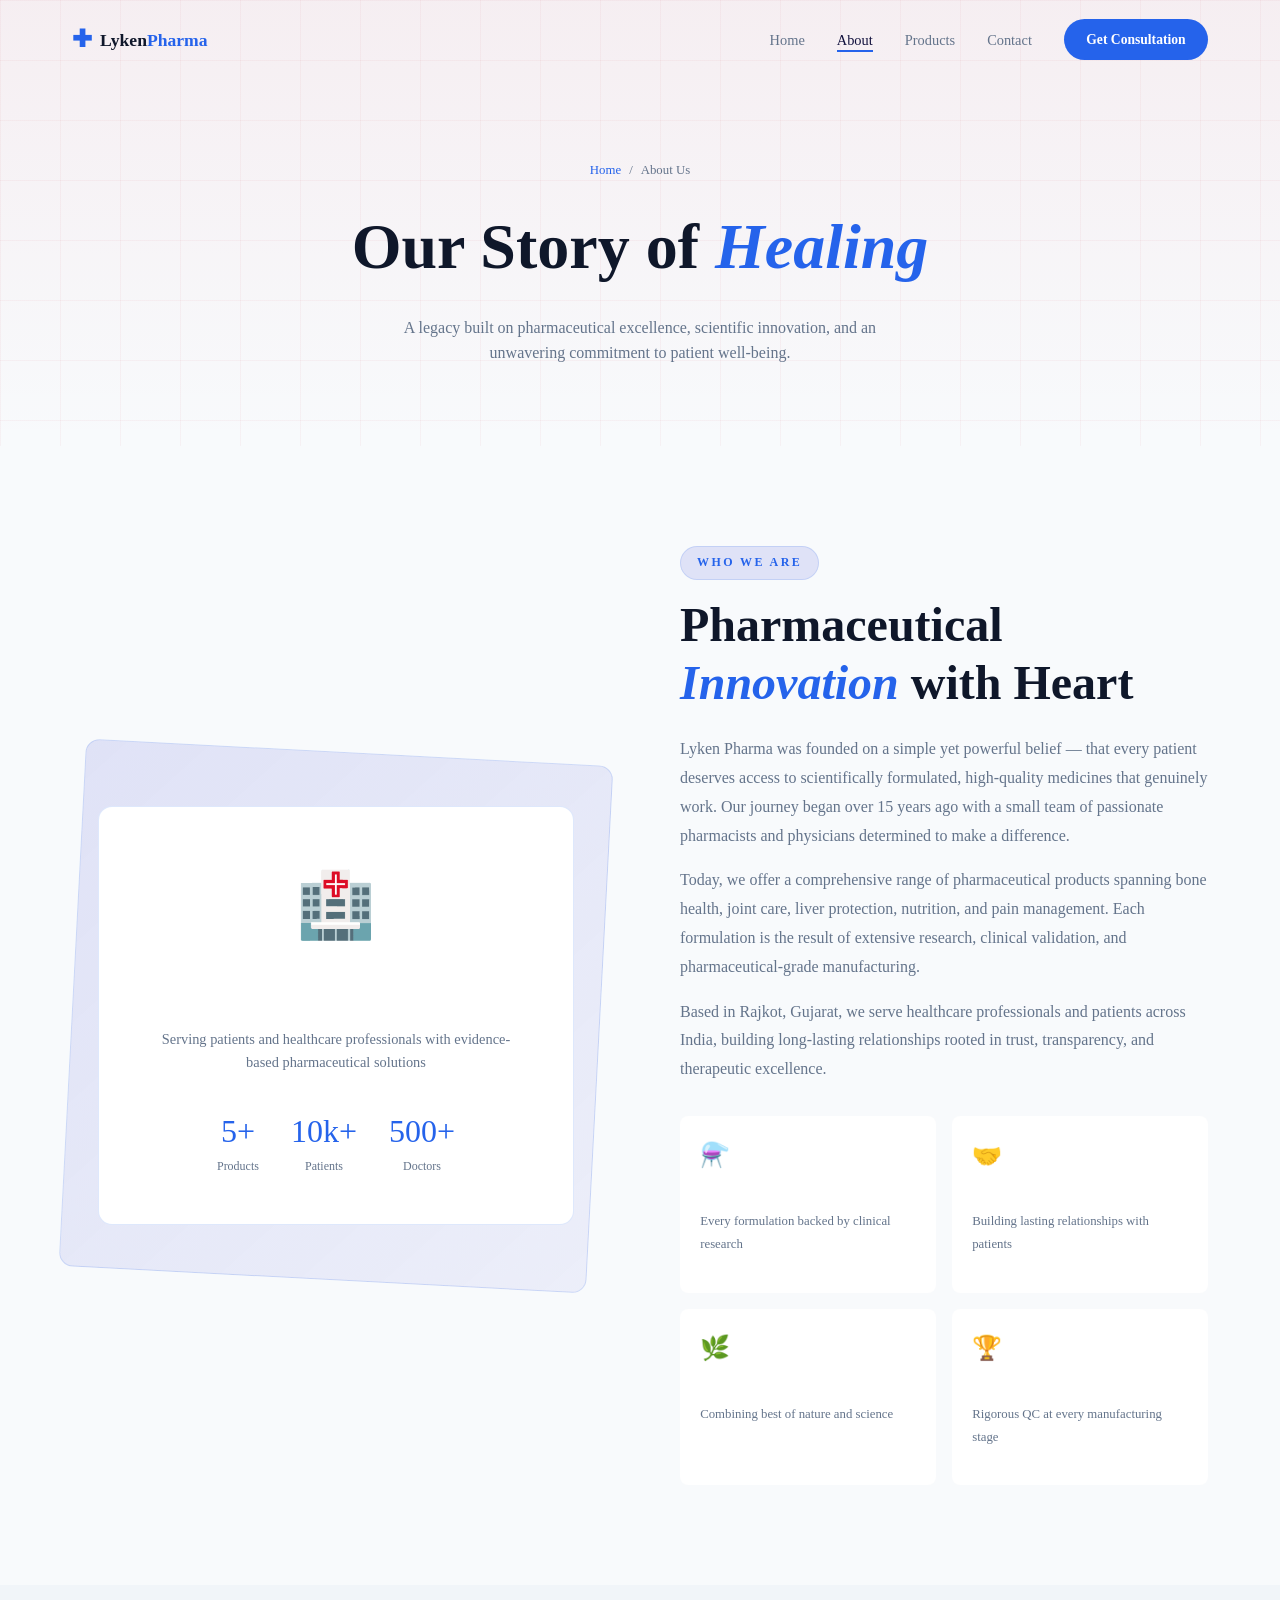
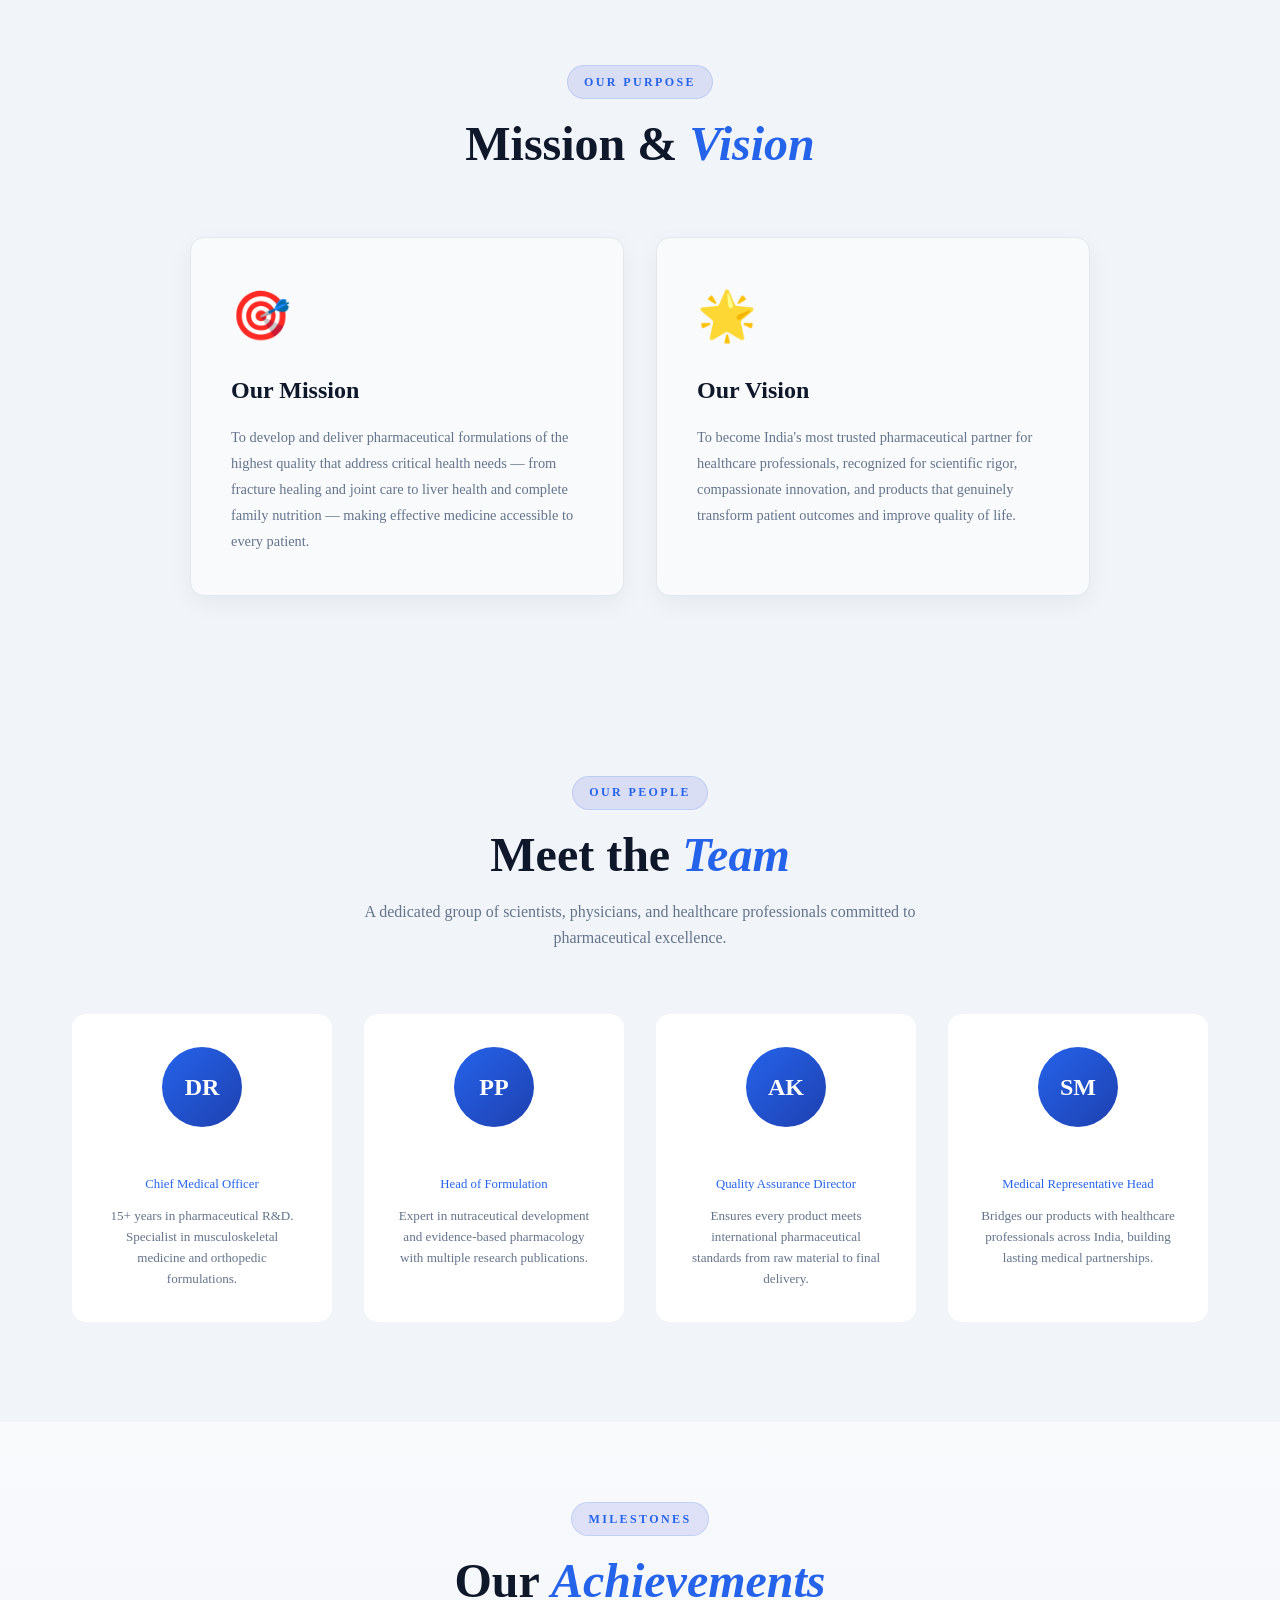
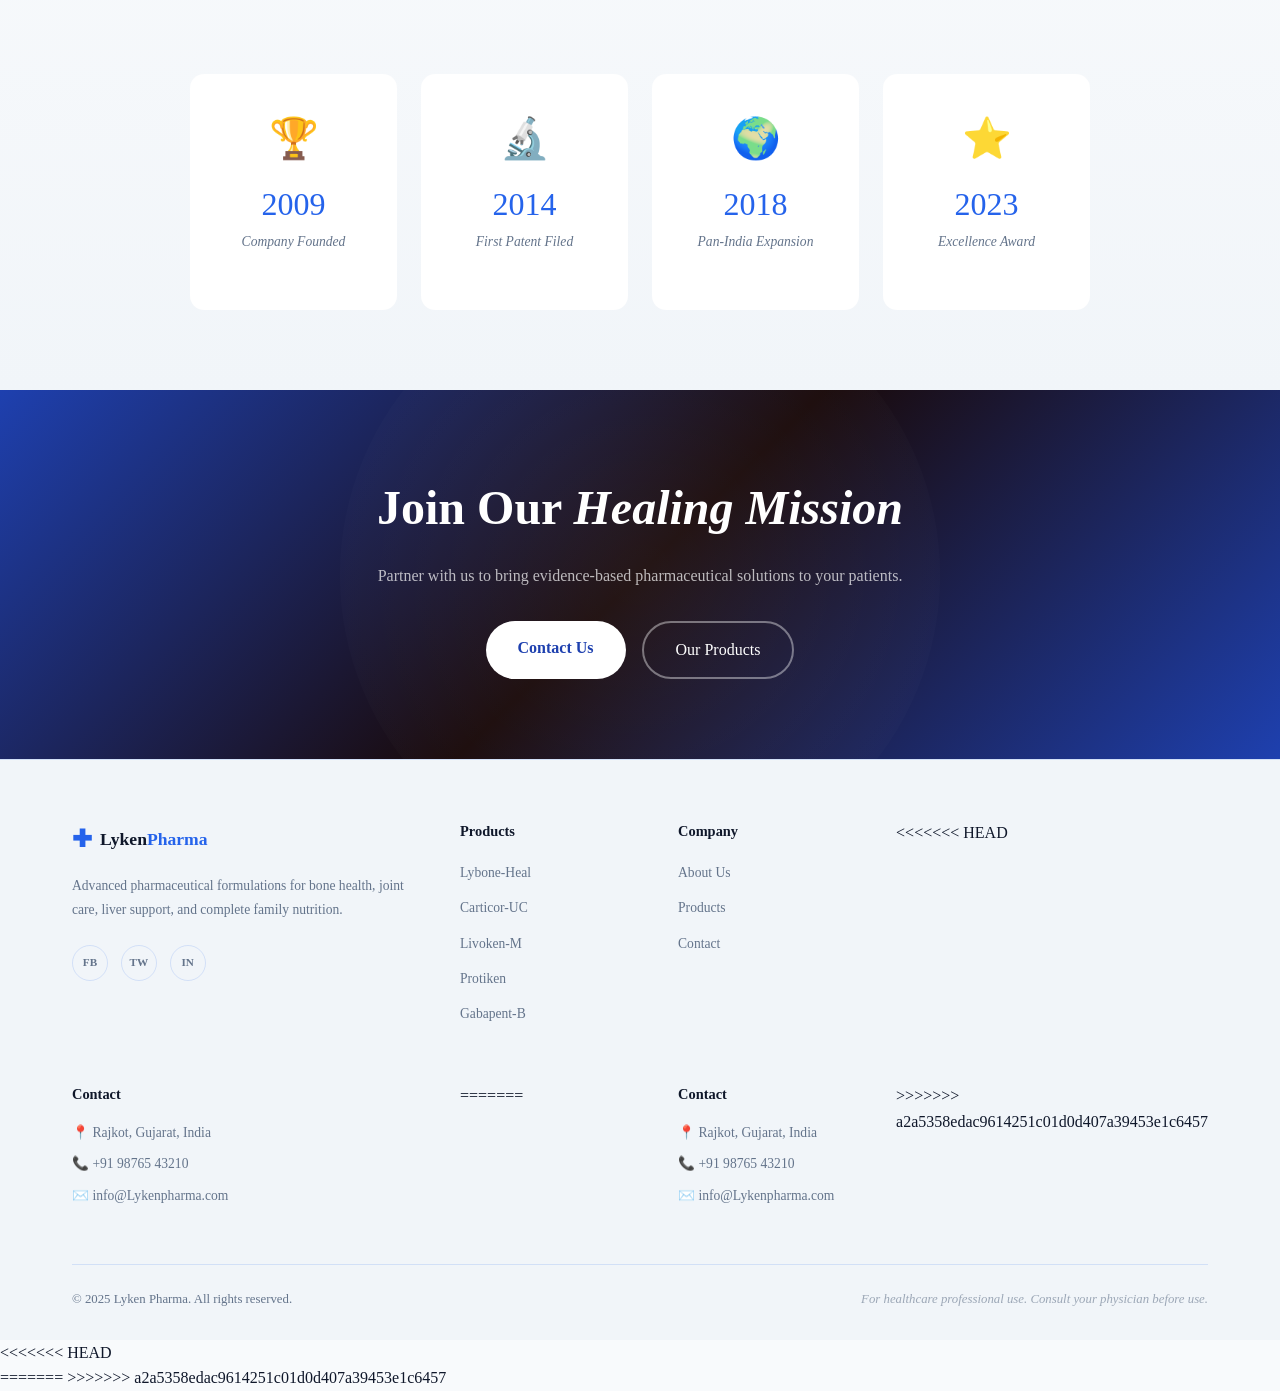
==== commit 8df92f0e: "rajkot" ====
--- a/about.html
+++ b/about.html
@@ -212,7 +212,7 @@
 <<<<<<< HEAD
       <div class="footer-col"><h5>Contact</h5><ul class="contact-list"><li>📍 Rajkot, Gujarat, India</li><li>📞 +91 98765 43210</li><li>✉️ info@Lykenpharma.com</li></ul></div>
 =======
-      <div class="footer-col"><h5>Contact</h5><ul class="contact-list"><li>📍 Himatnagar, Gujarat, India</li><li>📞 +91 98765 43210</li><li>✉️ info@Lykenpharma.com</li></ul></div>
+      <div class="footer-col"><h5>Contact</h5><ul class="contact-list"><li>📍 Rajkot, Gujarat, India</li><li>📞 +91 98765 43210</li><li>✉️ info@Lykenpharma.com</li></ul></div>
 >>>>>>> a2a5358edac9614251c01d0d407a39453e1c6457
     </div>
     <div class="footer-bottom"><p>© 2025 Lyken Pharma. All rights reserved.</p><p class="disclaimer">For healthcare professional use. Consult your physician before use.</p></div>
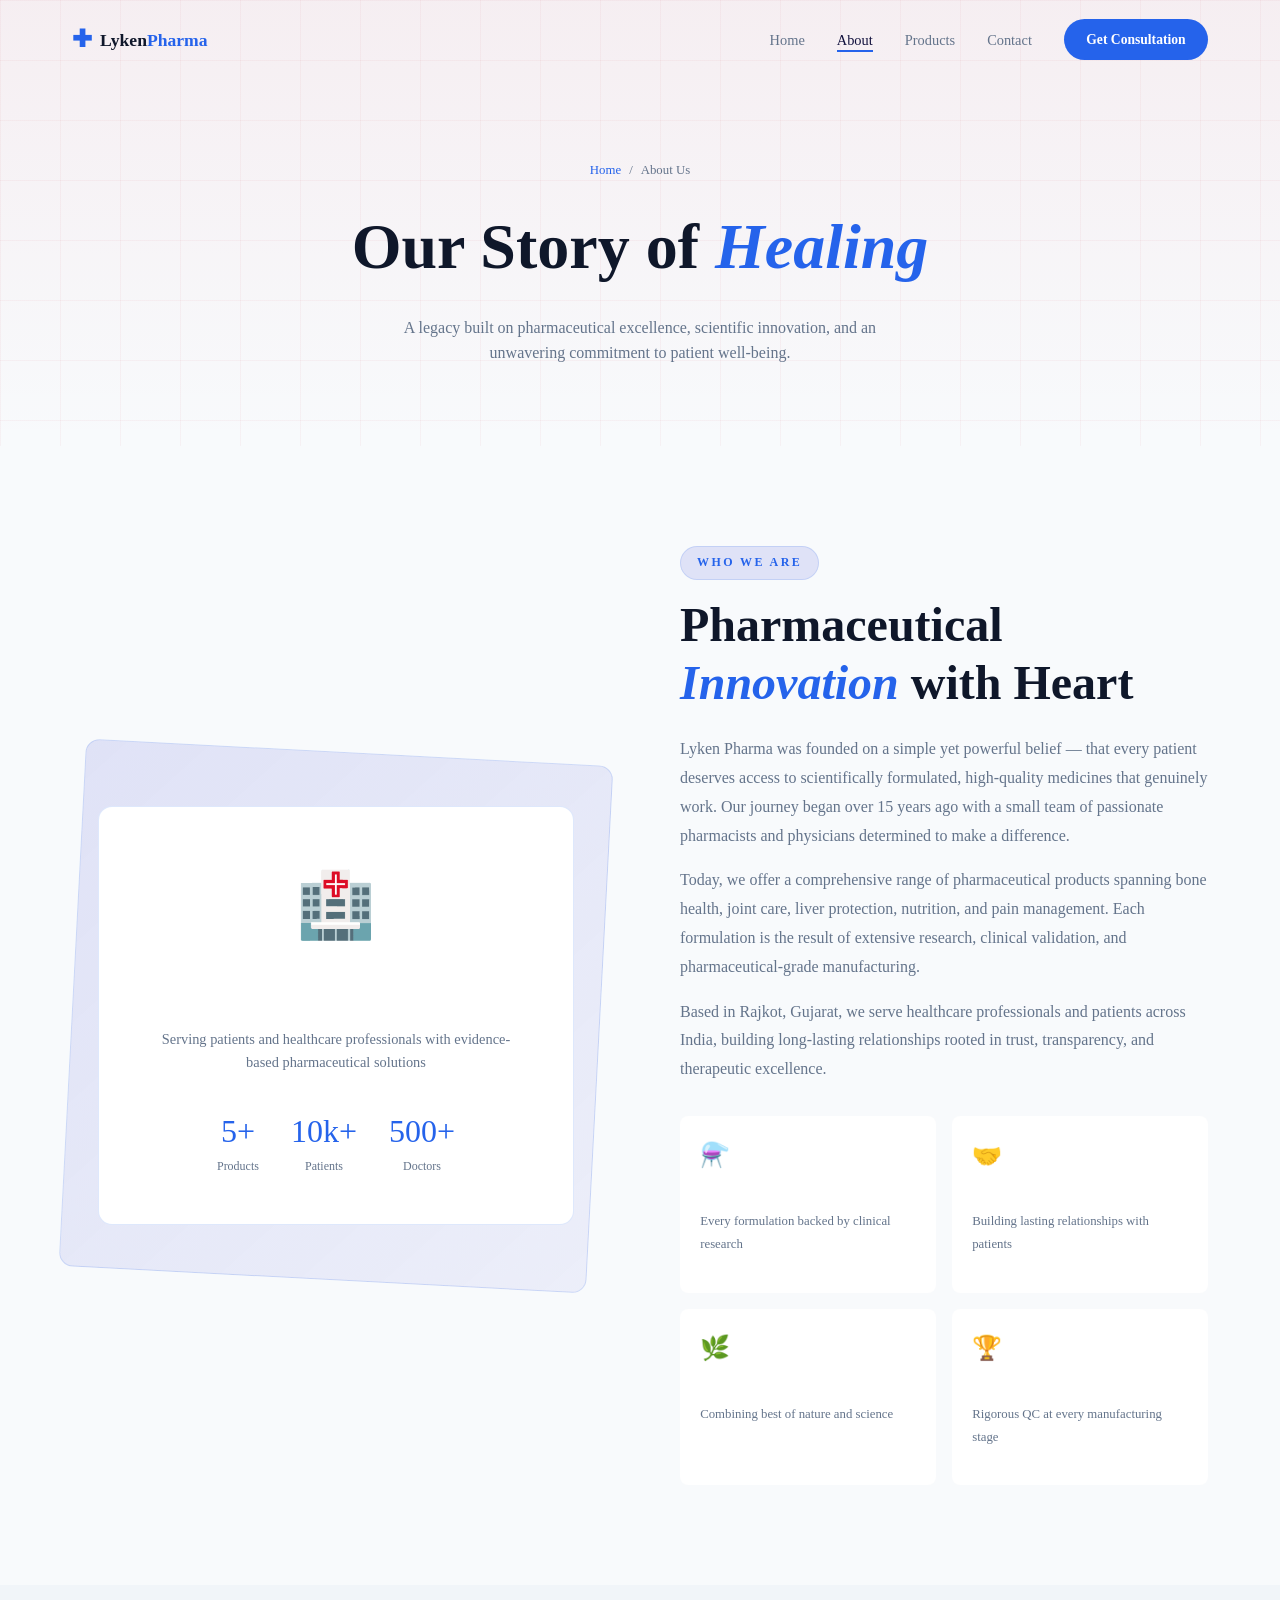
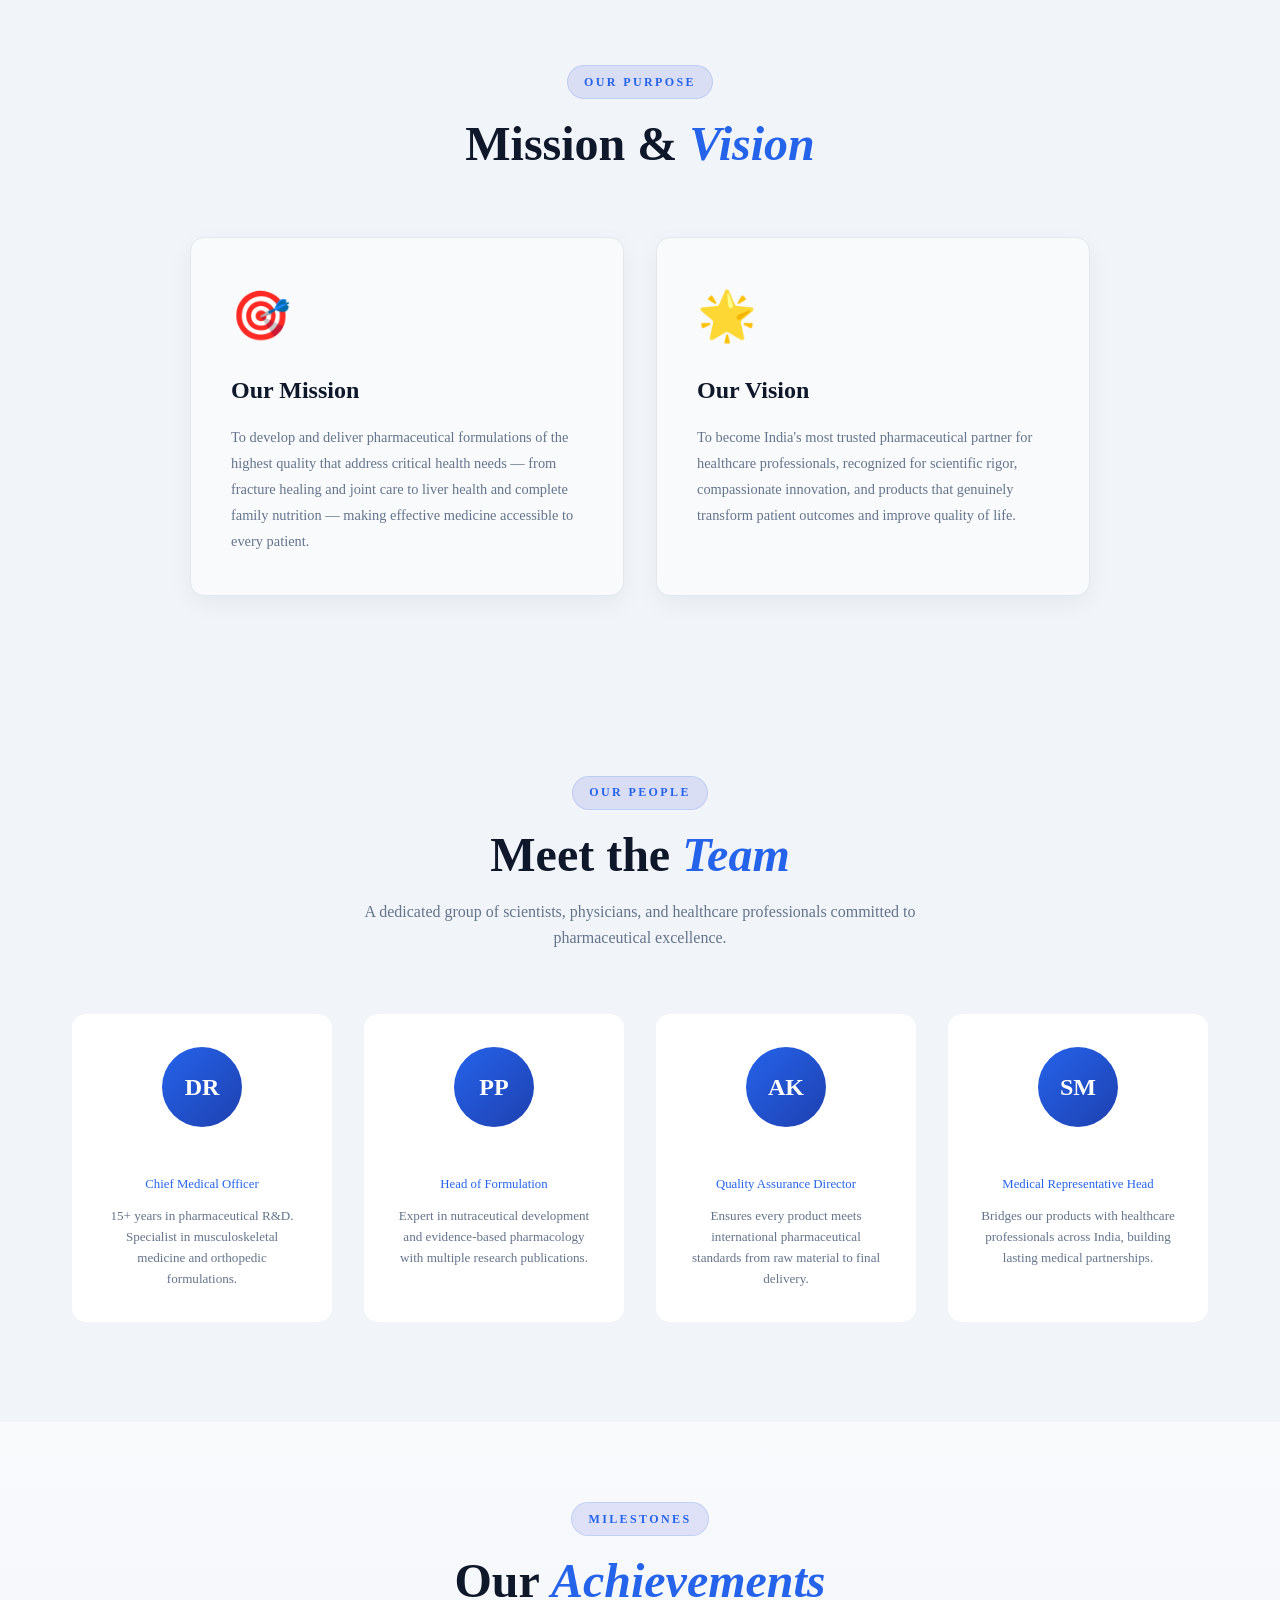
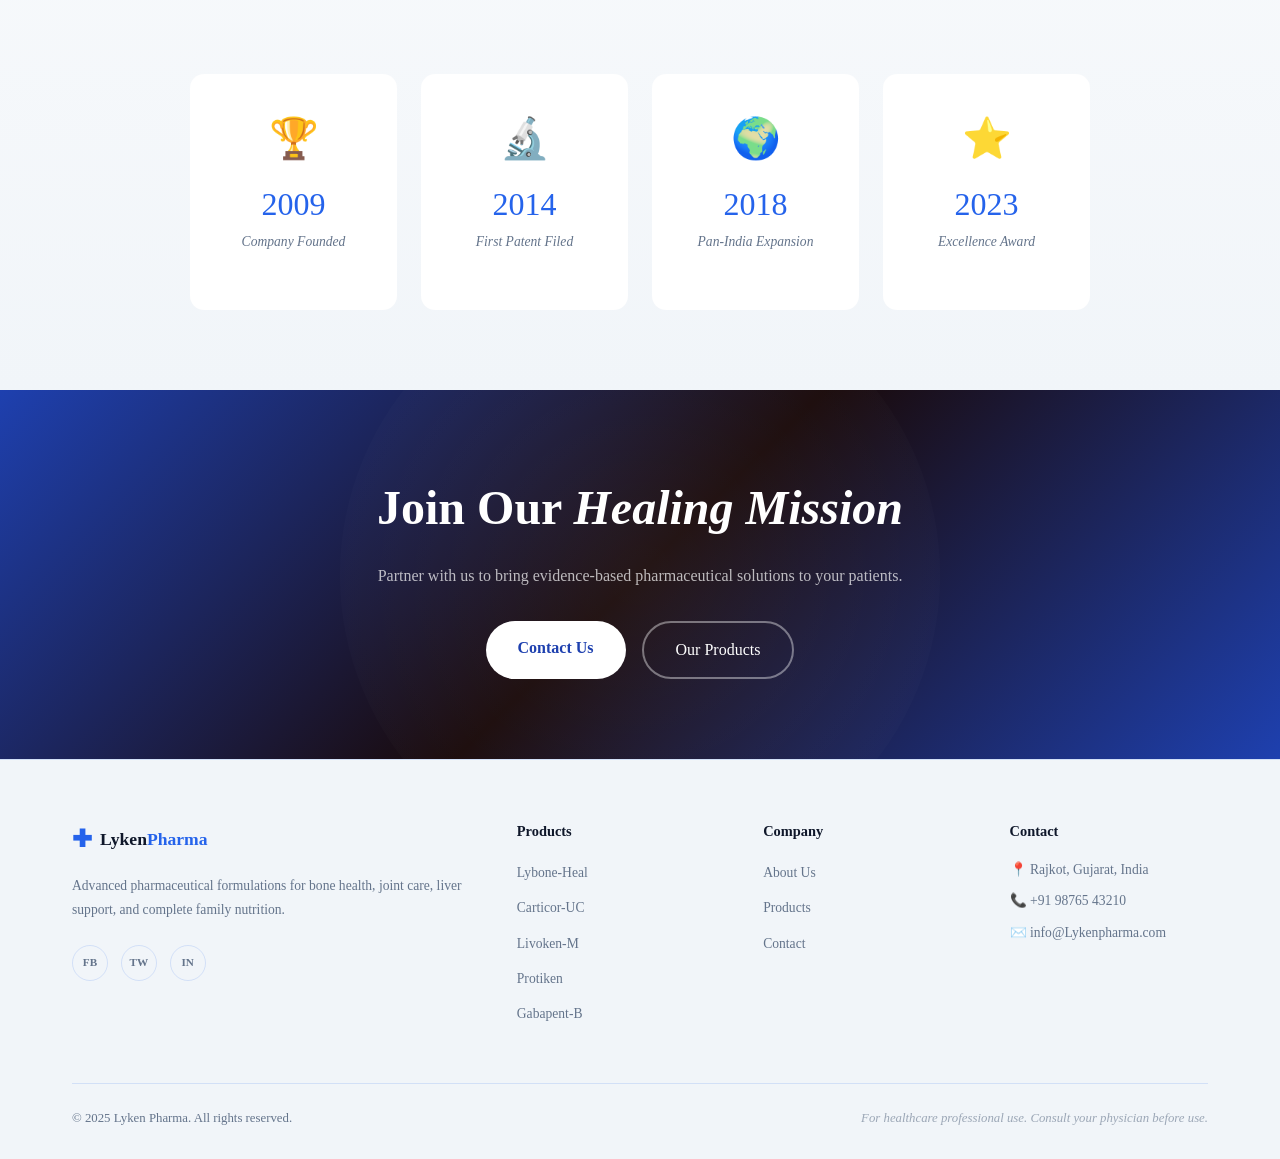
==== commit 9cb5f9e4: "issuefix" ====
--- a/about.html
+++ b/about.html
@@ -209,20 +209,12 @@
       </div>
       <div class="footer-col"><h5>Products</h5><ul><li><a href="services.html#lybone">Lybone-Heal</a></li><li><a href="services.html#carticor">Carticor-UC</a></li><li><a href="services.html#livoken">Livoken-M</a></li><li><a href="services.html#protiken">Protiken</a></li><li><a href="services.html#gabapent">Gabapent-B</a></li></ul></div>
       <div class="footer-col"><h5>Company</h5><ul><li><a href="about.html">About Us</a></li><li><a href="services.html">Products</a></li><li><a href="contact.html">Contact</a></li></ul></div>
-<<<<<<< HEAD
       <div class="footer-col"><h5>Contact</h5><ul class="contact-list"><li>📍 Rajkot, Gujarat, India</li><li>📞 +91 98765 43210</li><li>✉️ info@Lykenpharma.com</li></ul></div>
-=======
-      <div class="footer-col"><h5>Contact</h5><ul class="contact-list"><li>📍 Rajkot, Gujarat, India</li><li>📞 +91 98765 43210</li><li>✉️ info@Lykenpharma.com</li></ul></div>
->>>>>>> a2a5358edac9614251c01d0d407a39453e1c6457
     </div>
     <div class="footer-bottom"><p>© 2025 Lyken Pharma. All rights reserved.</p><p class="disclaimer">For healthcare professional use. Consult your physician before use.</p></div>
   </div>
 </footer>
-<<<<<<< HEAD
 </div>
-=======
-
->>>>>>> a2a5358edac9614251c01d0d407a39453e1c6457
 <script src="main.js"></script>
 </body>
 </html>
